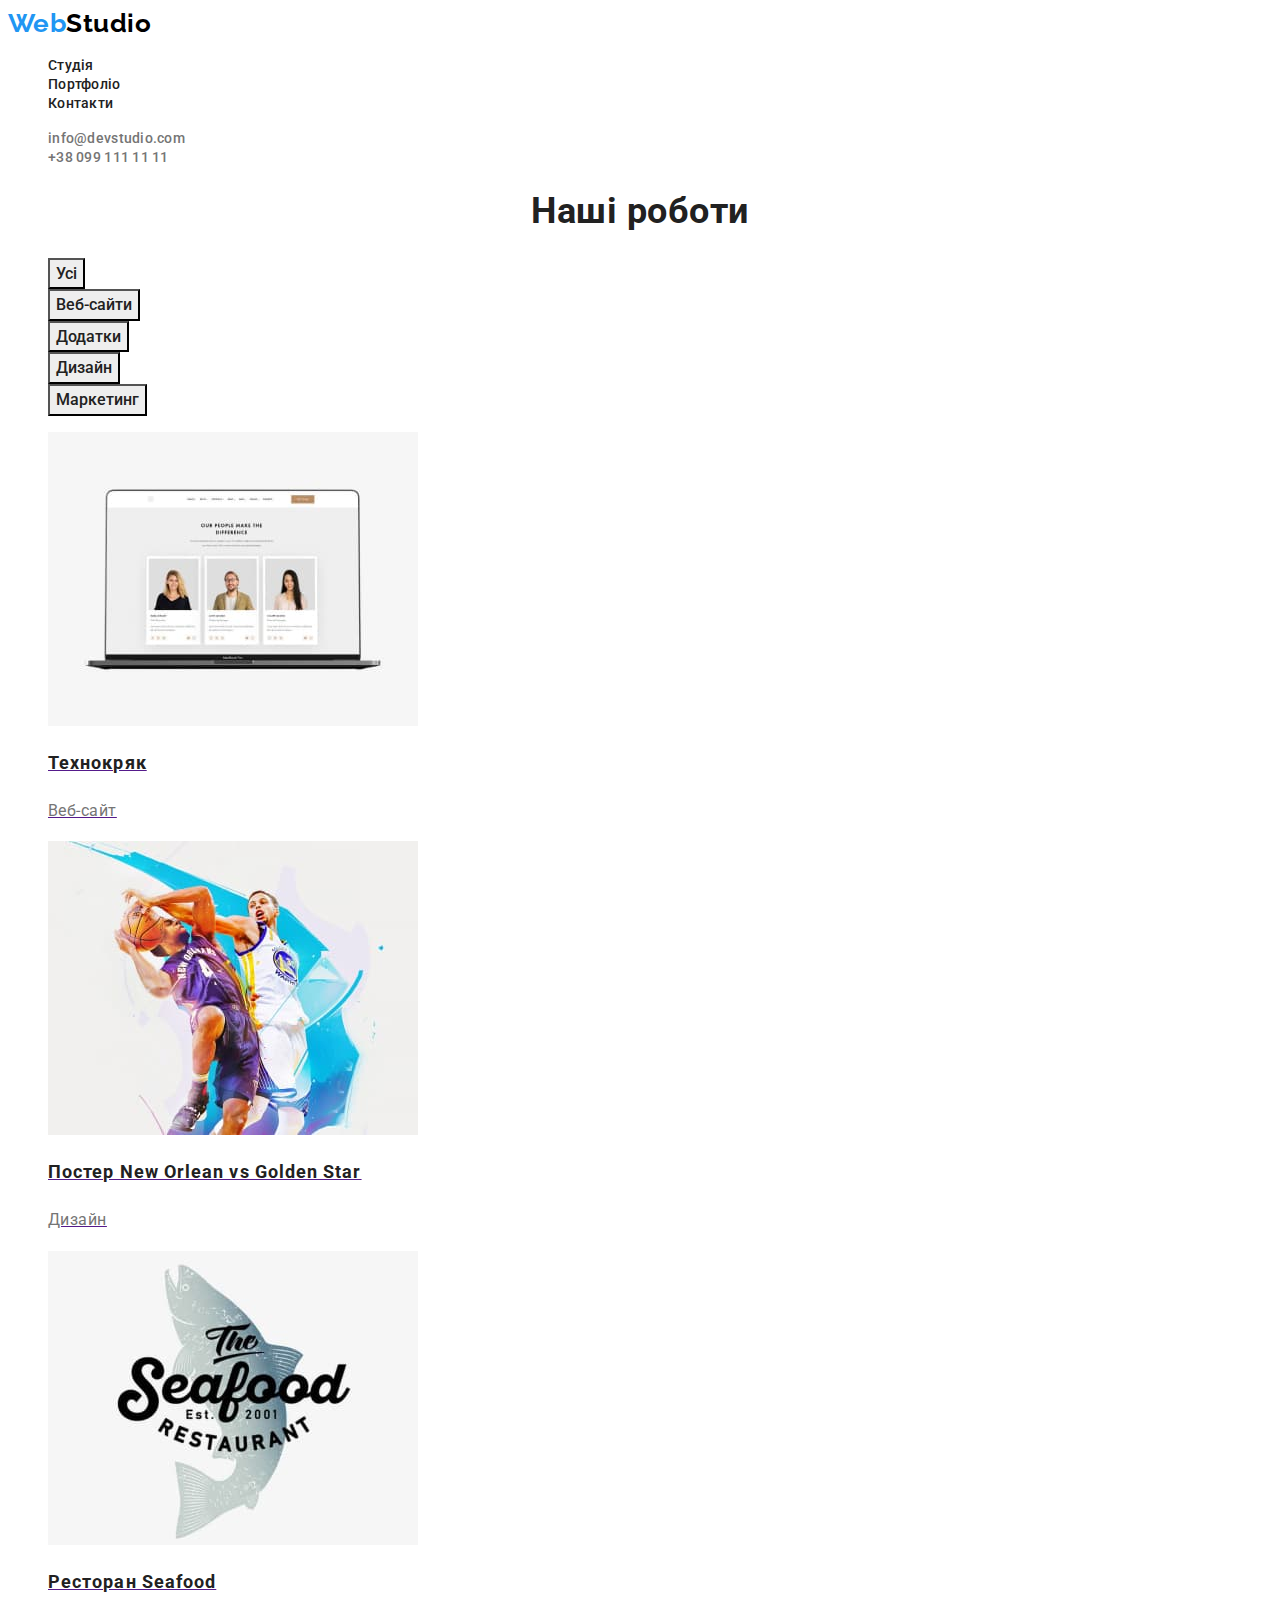
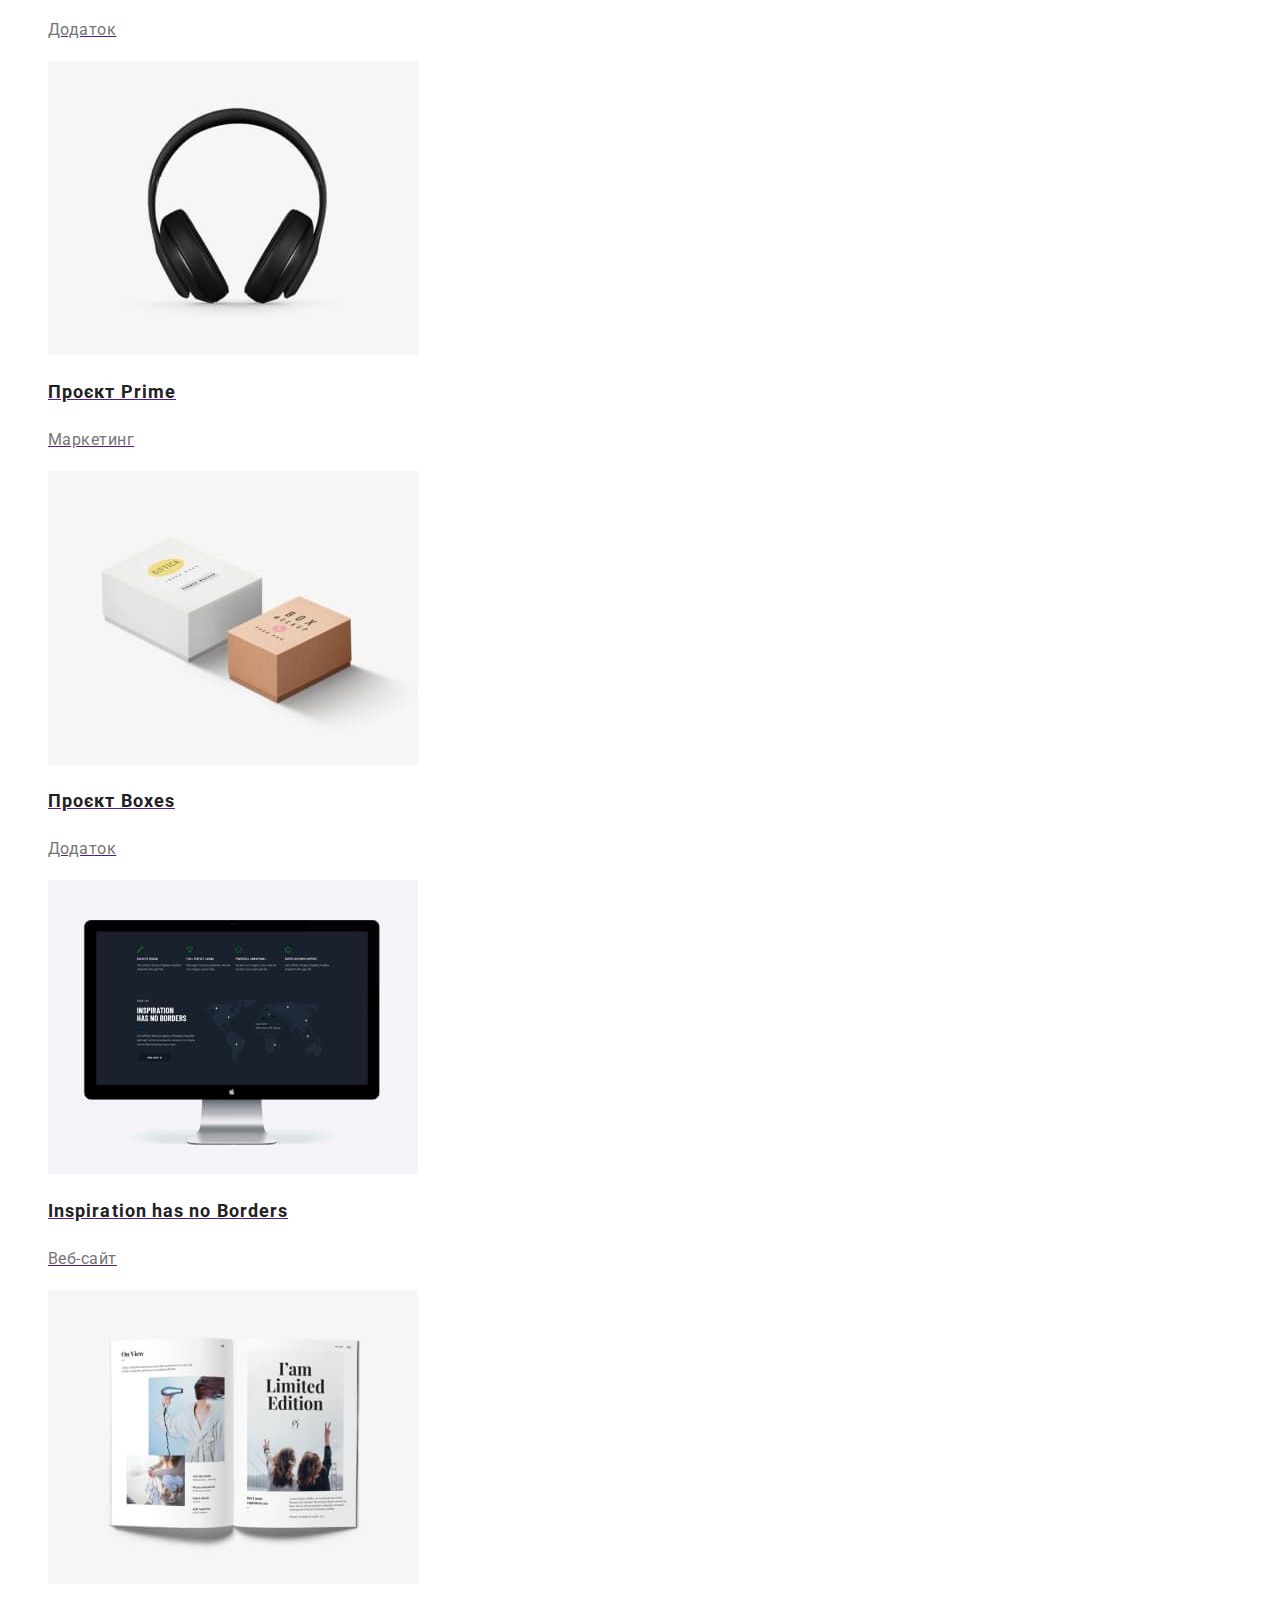
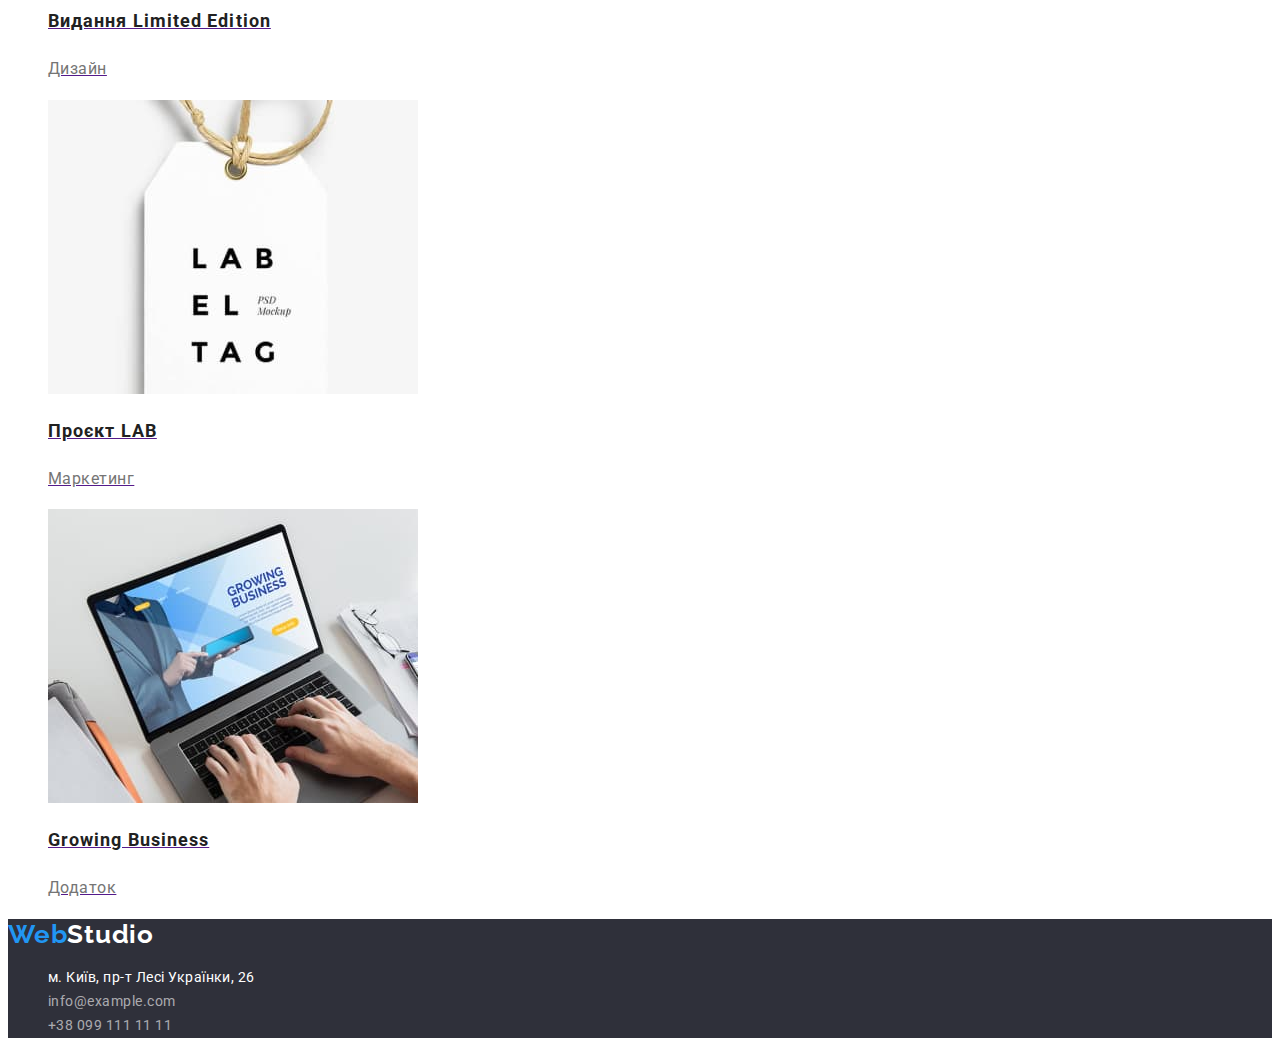
==== portfolio.html @ 11c93d13 "Copy 2" ====
<!DOCTYPE html>
<html lang="uk">
<head>
    <meta charset="UTF-8">
    <meta http-equiv="X-UA-Compatible" content="IE=edge">
    <meta name="viewport" content="width=device-width, initial-scale=1.0">
    <title>Portfolio</title>
    <link rel="preconnect" href="https://fonts.googleapis.com">
    <link rel="preconnect" href="https://fonts.gstatic.com" crossorigin>
    <link href="https://fonts.googleapis.com/css2?family=Raleway:wght@700&family=Roboto:wght@400;500;700;900&display=swap"
        rel="stylesheet">

    <link rel="stylesheet" href="./css/styles.css">
</head>
<body class="page">
    <header class="page-header">
        <nav>
            <a href="./index.html" class="logo"><span class="logo-style">Web</span>Studio</a>
            <ul class="site-nav">
                <li><a href="./index.html" class="link">Студія</a></li>
                <li><a href="./portfolio.html" class="link">Портфоліо</a></li>
                <li><a href="" class="link">Контакти</a></li>
            </ul>
        </nav>
        <ul class="feedback">
            <li><a href="info@devstudio.com" class="link">info@devstudio.com</a></li>
            <li><a href="tel:+380991111111" class="link">+38 099 111 11 11</a></li>
        </ul>
    </header>
    <main>
        <section class="sectoin">
            <h1 class="section-title">Наші роботи</h1>
            <ul class="button">
            <li><button type="button" class="nav-button">Усі</button></li>
            <li><button type="button" class="nav-button">Веб-сайти</button></li>
            <li><button type="button" class="nav-button">Додатки</button></li>
            <li><button type="button" class="nav-button">Дизайн</button></li>
            <li><button type="button" class="nav-button">Маркетинг</button></li>
            </ul>
            <ul class="examples">
            <li>
                <a href="" class="examples-link"><img src="./images/project.jpg" alt="Технокряк" width="370">
                <h2 class="examples-title">Технокряк</h2>
                <p class="examples-post">Веб-сайт</p></a>
            </li>
            <li>
                <a href="" class="examples-link"><img src="./images/poster.jpg" alt="Постер" width="370">
                <h2 class="examples-title">Постер New Orlean vs Golden Star</h2>
                <p class="examples-post">Дизайн</p></a>
            </li>
            <li>
                <a href="" class="examples-link"><img src="./images/fish.jpg" alt="Ресторан" width="370">
                <h2 class="examples-title">Ресторан Seafood</h2>
                <p class="examples-post">Додаток</p></a>
            </li>
            <li>
                <a href="" class="examples-link"><img src="./images/hedphone.jpg" alt="Проєкт Prime" width="370">
                <h2 class="examples-title">Проєкт Prime</h2>
                <p class="examples-post">Маркетинг</p></a>
            </li>
            <li>
                <a href="" class="examples-link"><img src="./images/box.jpg" alt="Проєкт Boxes" width="370">
                <h2 class="examples-title">Проєкт Boxes</h2>
                <p class="examples-post">Додаток</p></a>
            </li>
            <li>
                <a href="" class="examples-link"><img src="./images/monitor.jpg" alt="Inspiration has no Borders" width="370">
                <h2 class="examples-title">Inspiration has no Borders</h2>
                <p class="examples-post">Веб-сайт</p></a>
            </li>
            <li>
                <a href="" class="examples-link"><img src="./images/book.jpg" alt="Видання Limited Edition" width="370">
                <h2 class="examples-title">Видання Limited Edition</h2>
                <p class="examples-post">Дизайн</p></a>
            </li>
            <li>
                <a href="" class="examples-link"><img src="./images/tag.jpg" alt="Проєкт LAB" width="370">
                <h2 class="examples-title">Проєкт LAB</h2>
                <p class="examples-post">Маркетинг</p></a>
            </li>
            <li>
                <a href="" class="examples-link"><img src="./images/notebook.jpg" alt="Growing Business" width="370">
                <h2 class="examples-title">Growing Business</h2>
                <p class="examples-post">Додаток</p></a>
            </li>
            </ul>
        </section>
    </main>
    <footer class="footer">
        <a href="./index.html" class="footer-logo"><span class="logo-style">Web</span>Studio</a>
        <address>
            <ul class="footer-section">
                <li><a href="https://goo.gl/maps/1Dg9ZGH78BXYVgJ18" target="_blank" rel="noreferer noopener nofollow"
                        class="map">м. Київ, пр-т Лесі
                        Українки, 26</a></li>
                <li><a href="info@example.com" class="mail">info@example.com</a></li>
                <li><a href="tel:+380991111111" class="telephone">+38 099 111 11 11</a></li>
            </ul>
        </address>
    
    </footer>
</body>
</html>
---- css/styles.css ----
:root{
    --primary-text-color: #757575;
    --title-text-color: #212121;
    --acent-color: #2196F3;
    --primary-bcg-color: #ffffff;

}
.page-header{
    background-color: var(--primary-bcg-color)
}
.logo{
    font-family: 'Raleway';
        font-weight: 700;
        font-size: 26px;
        line-height: 1.2;
        color: #000000;
        text-decoration: none;
}
.logo:focus{
    color: var(--acent-color);
}
.logo-style{
    color: var(--acent-color);
}
.site-nav .link{
    color: var(--title-text-color);
    font-weight: 500;
    font-size: 14px;
    line-height: 1.1;
    letter-spacing: 0.02em;
    text-decoration: none;
}
.site-nav{
    list-style: none;
}
.feedback .link {
    color: #757575;
    font-weight: 500;
    font-size: 14px;
    line-height: 1.1;
    letter-spacing: 0.02em;
    text-decoration: none;
}
.feedback{
    list-style: none;
}
.site-nav .link:hover,
.site-nav .link:focus{
    color: var(--acent-color);
}

.feedback .link:hover,
.feedback .link:focus{
    color: var(--acent-color);
}
/*баді*/

body{
    background-color: var(--primary-bcg-color);
    color: var(--primary-text-color);
    font-family: 'Roboto', sans-serif;
    font-style: normal;
    font-weight: 400;
    letter-spacing: 0.03em;
}   

/*секція герой*/
.hero-section{
    background-color: #2F303A;;
}
.hero-title{
    color: var(--primary-bcg-color);
        font-weight: 900;
        font-size: 44px;
        line-height: 1.3;
        text-align: center;
        letter-spacing: 0.06em;
}
.hero-button{
    background-color: var(--acent-color);
    color: var(--primary-bcg-color);
        font-weight: 700;
        font-size: 16px;
        line-height: 1.8;
        cursor: pointer;
}
.hero-button:hover,
.hero-button:focus{
    color: var(--primary-bcg-color);
}
/*заголовки секцій*/
.section-title{
    color: var(--title-text-color);
        font-weight: 700;
        font-size: 36px;
        line-height: 1.2;
        text-align: center;
}
/*перелік переваг*/
.benefits{
    list-style: none;
}
.benefits .title{
    color: var(--title-text-color);
        font-weight: 700;
        font-size: 14px;
        line-height: 1.1;
}
.benefits .post{
        font-size: 14px;
        line-height: 1.7;
}
/* what we do*/
.actings{
    list-style: none;
}
.actings .link:hover,
.actings .link:focus{
    color: var(--acent-color);
}
/*Team section*/
.team{
    list-style: none;
}
.team-section{
    background-color: #F5F4FA;
}
.team .title{
    color: var(--title-text-color);
    font-weight: 500;
        font-size: 16px;
        line-height: 1.2;
}
.team .post{
    font-size: 16px;
    line-height: 1.2;
}
/*footer*/
.footer{
    background-color: #2F303A;
}
.footer-section{
    list-style: none;
}
.footer-logo{
    font-family: 'Raleway';
        font-style: normal;
        font-weight: 700;
        font-size: 26px;
        line-height: 1.2;
        letter-spacing: 0.03em;
        text-decoration: none;
        color: var(--primary-bcg-color);
}
.footer-logo:focus{
    color: var(--acent-color);
}
.footer-section .map{
    color: var(--primary-bcg-color);
    font-size: 14px;
    line-height: 1.7;
    text-decoration: none;
    font-style: normal;
}
.footer-section .map:hover,
.footer-section .map:focus{
    color: var(--acent-color);
}
.footer-section .mail,
.footer-section .telephone{
    color: rgba(255, 255, 255, 0.6);
    font-size: 14px;
    line-height: 1.7;
    text-decoration: none;
    font-style: normal;
}
.footer-section .mail:hover,
.footer-section .mail:focus{
    color: var(--acent-color);
}

.footer-section .telephone:hover,
.footer-section .telephone:focus{
    color: var(--acent-color);
}
/*button portfolio*/
.button{
    list-style: none;
}
.button .nav-button{
    font-family: inherit;
    background-color: #EEEEEE;
    color: var(--title-text-color);
    font-weight: 500;
    font-size: 16px;
    line-height: 1.6;
    cursor: pointer;
}
.button .nav-button:hover,
.button .nav-button:focus{
    background-color: var(--acent-color);
    color: var(--primary-bcg-color);
}
/*examples portfolio*/
.examples{
    list-style: none;
}
.examples-title{
    color: var(--title-text-color);
    font-weight: 700;
    font-size: 18px;
    line-height: 2;
    letter-spacing: 0.06em;
}
.examples-post{
    color: var(--primary-text-color);
    font-size: 16px;
    line-height: 1.8;
}
.examples-link:hover,
.examples-link:focus{
    color: var(--acent-color);
}
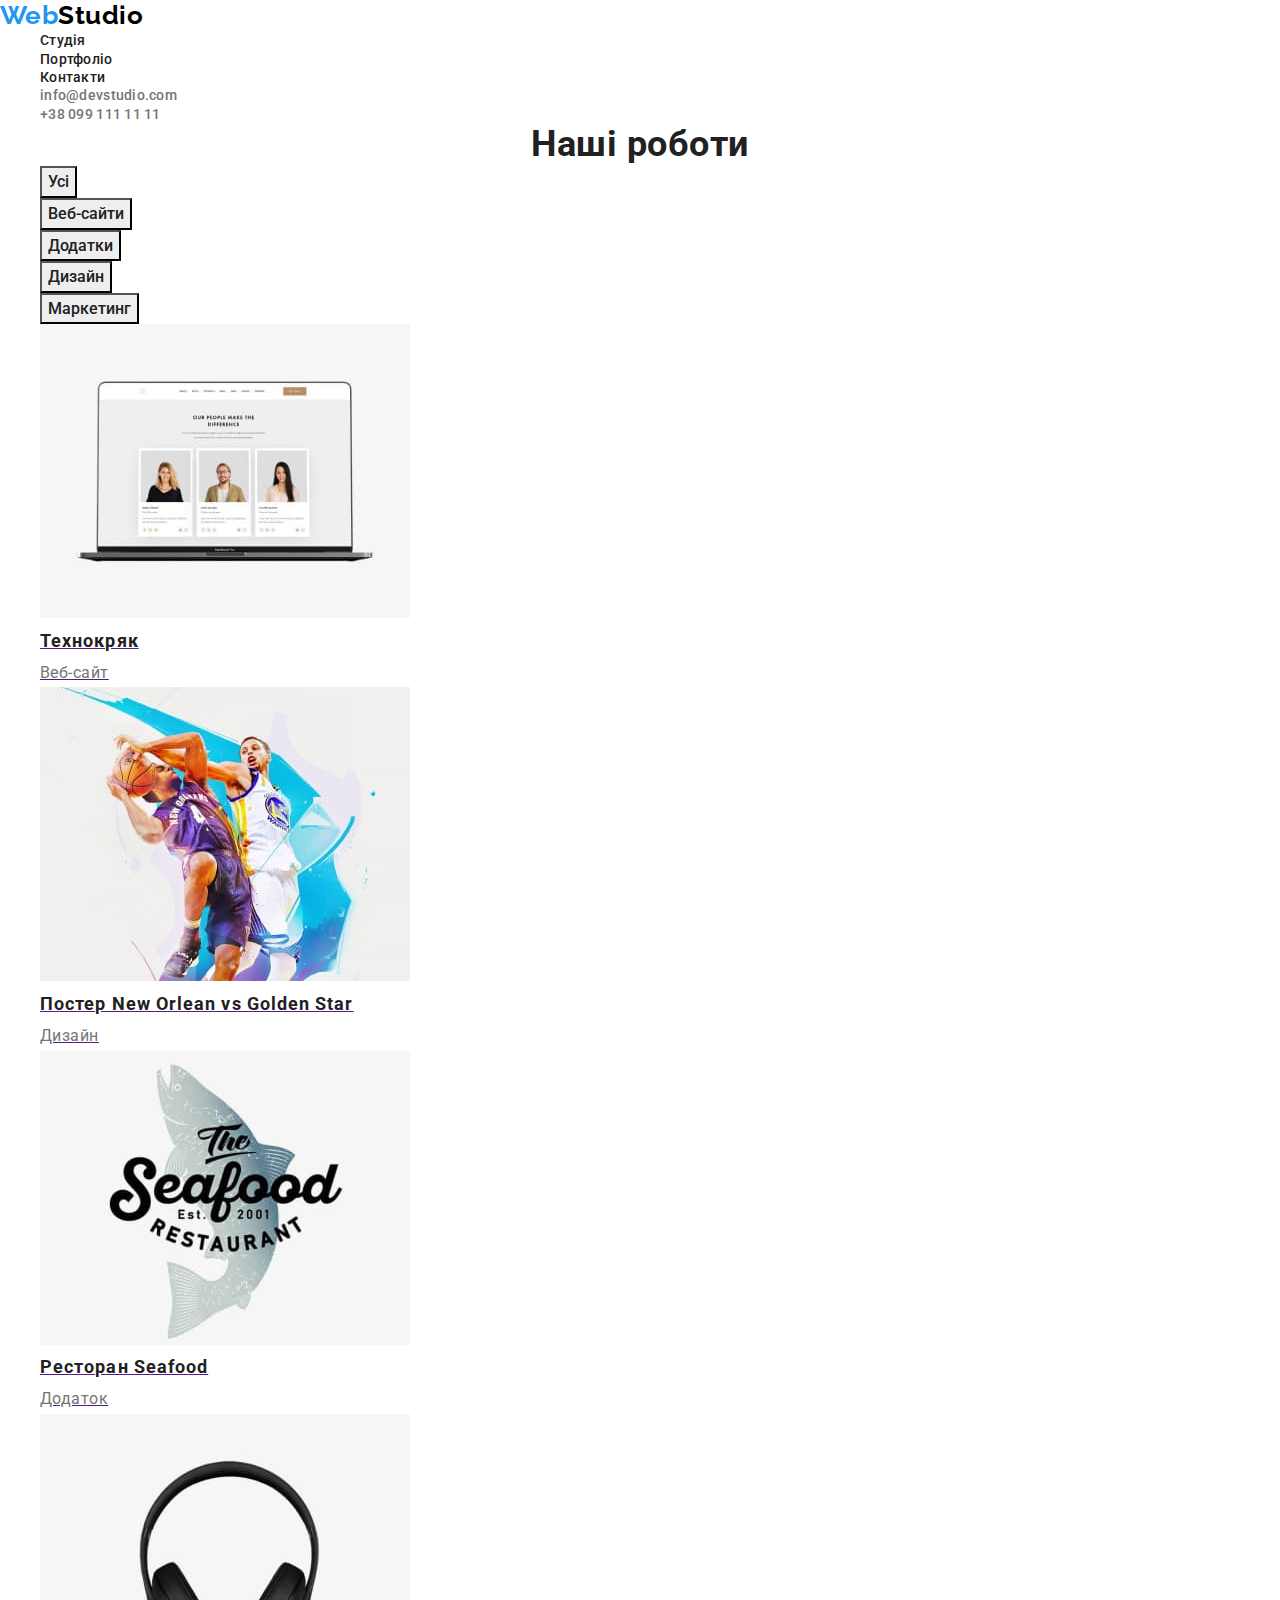
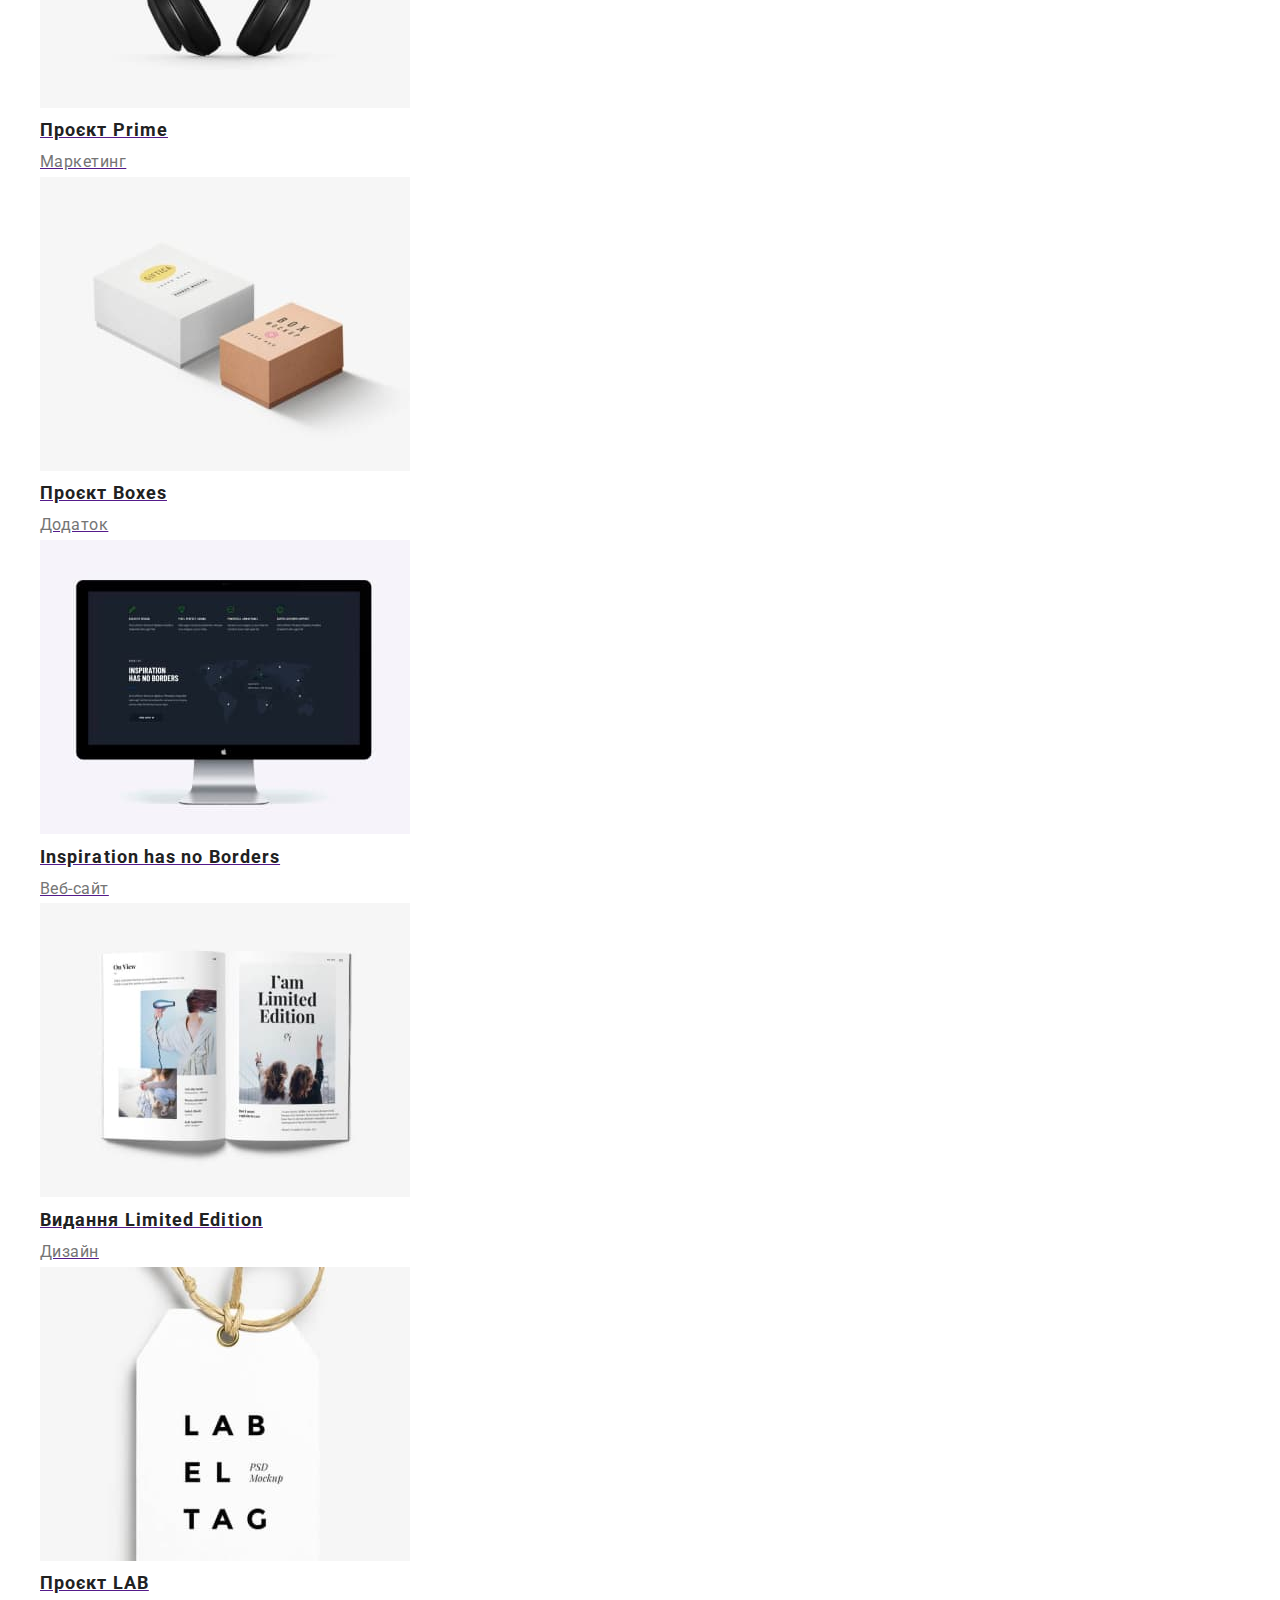
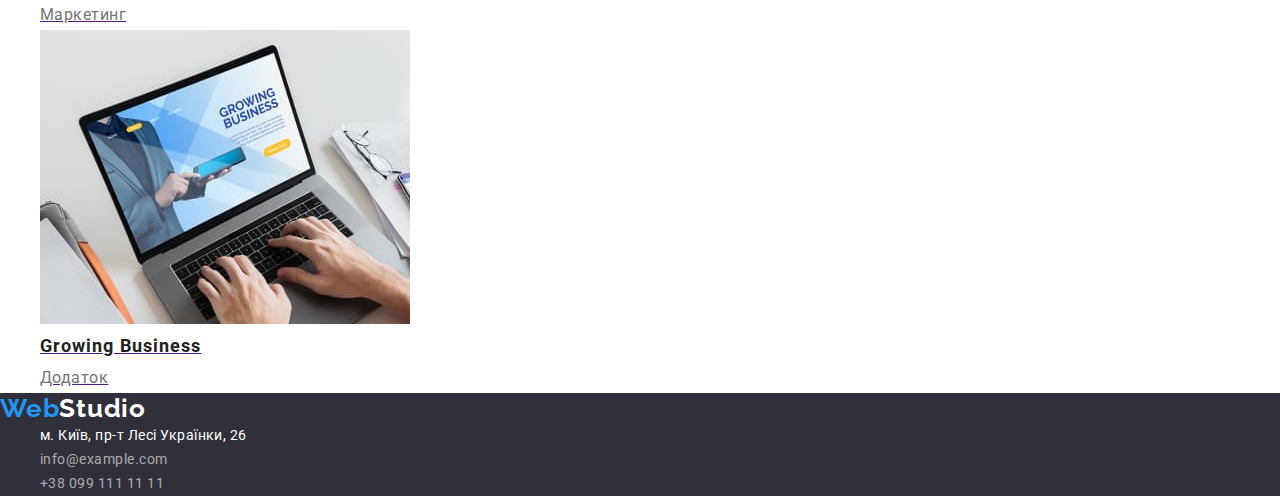
==== commit 33dd7729: "start" ====
--- a/portfolio.html
+++ b/portfolio.html
@@ -9,7 +9,7 @@
     <link rel="preconnect" href="https://fonts.gstatic.com" crossorigin>
     <link href="https://fonts.googleapis.com/css2?family=Raleway:wght@700&family=Roboto:wght@400;500;700;900&display=swap"
         rel="stylesheet">
-
+    <link rel="stylesheet" href="https://cdnjs.cloudflare.com/ajax/libs/modern-normalize/1.1.0/modern-normalize.min.css">
     <link rel="stylesheet" href="./css/styles.css">
 </head>
 <body class="page">
--- a/css/styles.css
+++ b/css/styles.css
@@ -4,6 +4,23 @@
     --acent-color: #2196F3;
     --primary-bcg-color: #ffffff;
 
+}
+html{
+    box-sizing: border-box;
+}
+*,
+*::before,
+*::after {
+    box-sizing: inherit;
+}
+h1, h2, h3, p, ul{
+    margin: 0px;
+}
+.conteiner{
+    margin-left: auto;
+    margin-right: auto;
+    width: 1200px;
+    outline: 5px solid tomato;
 }
 .page-header{
     background-color: var(--primary-bcg-color)
@@ -66,7 +83,8 @@
 
 /*секція герой*/
 .hero-section{
-    background-color: #2F303A;;
+    background-color: #2F303A;
+    text-align: center;
 }
 .hero-title{
     color: var(--primary-bcg-color);
@@ -75,8 +93,10 @@
         line-height: 1.3;
         text-align: center;
         letter-spacing: 0.06em;
+        text-transform: uppercase;
 }
 .hero-button{
+
     background-color: var(--acent-color);
     color: var(--primary-bcg-color);
         font-weight: 700;
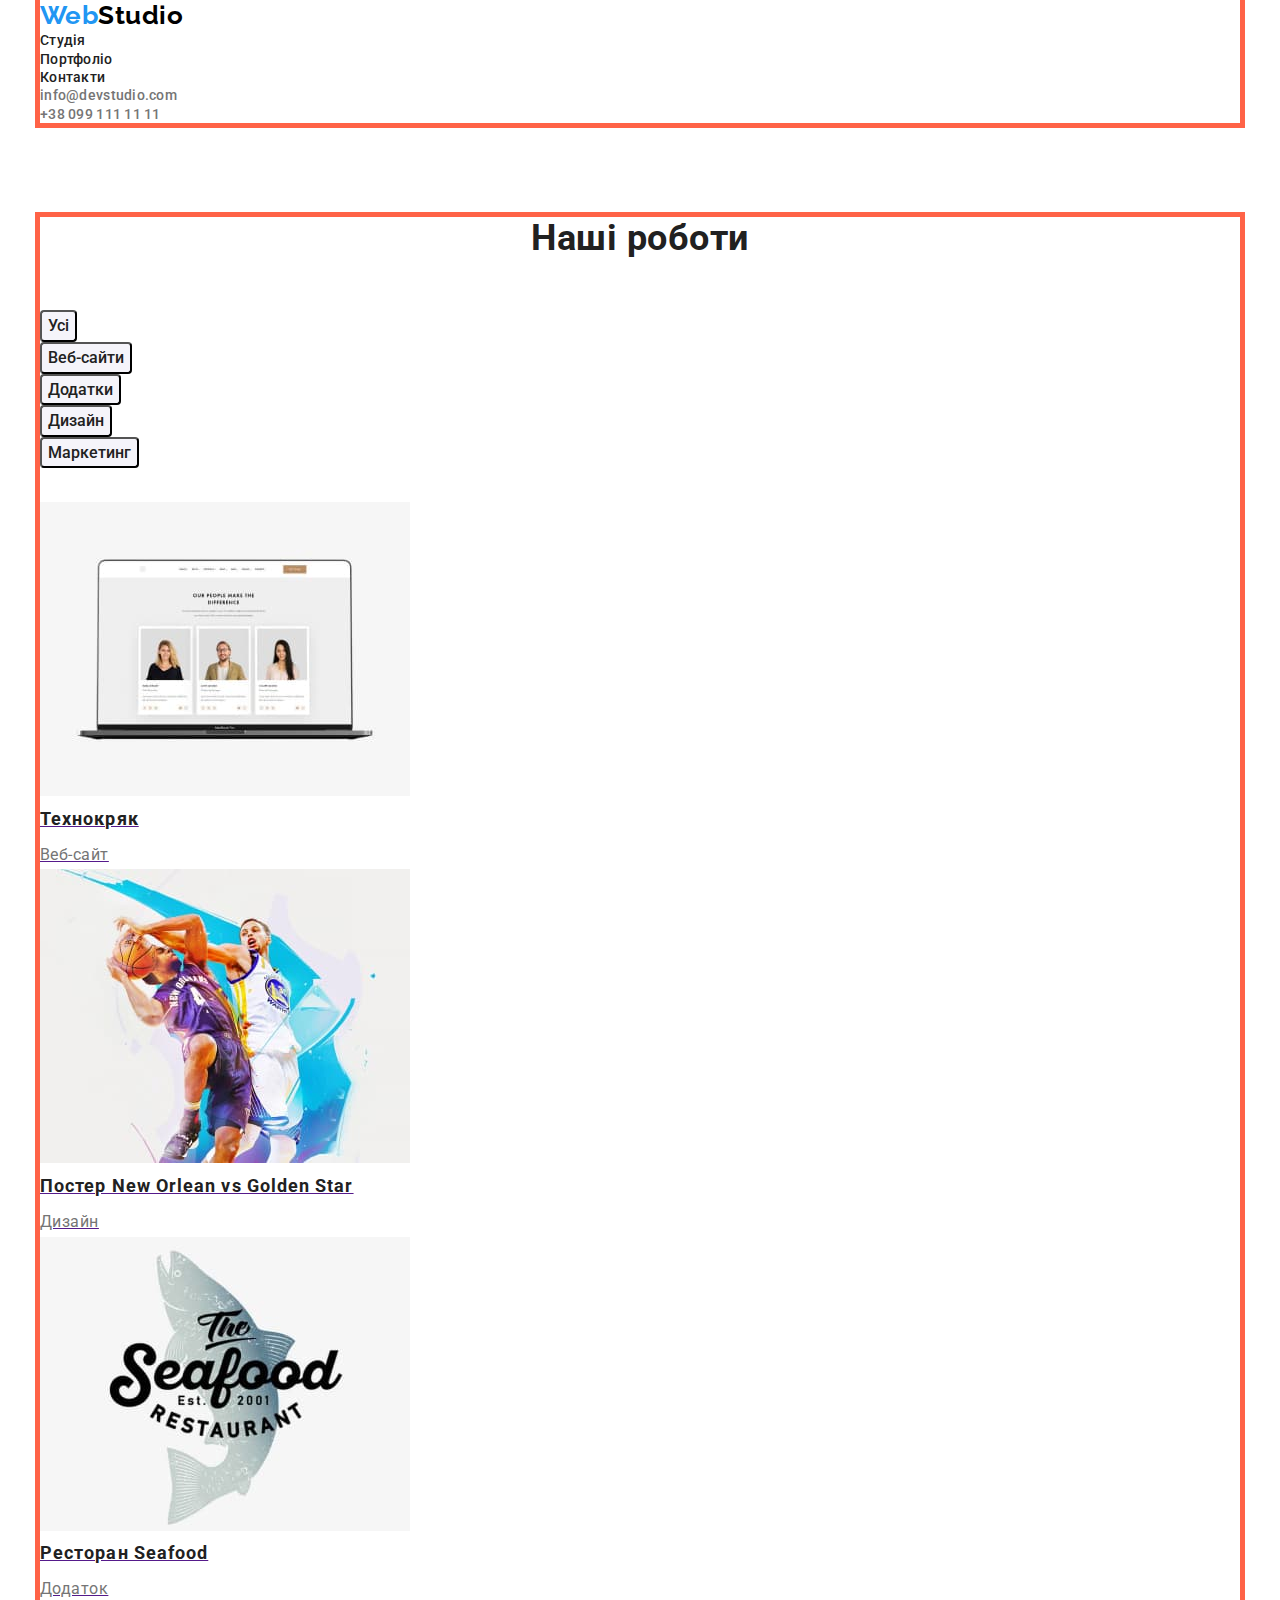
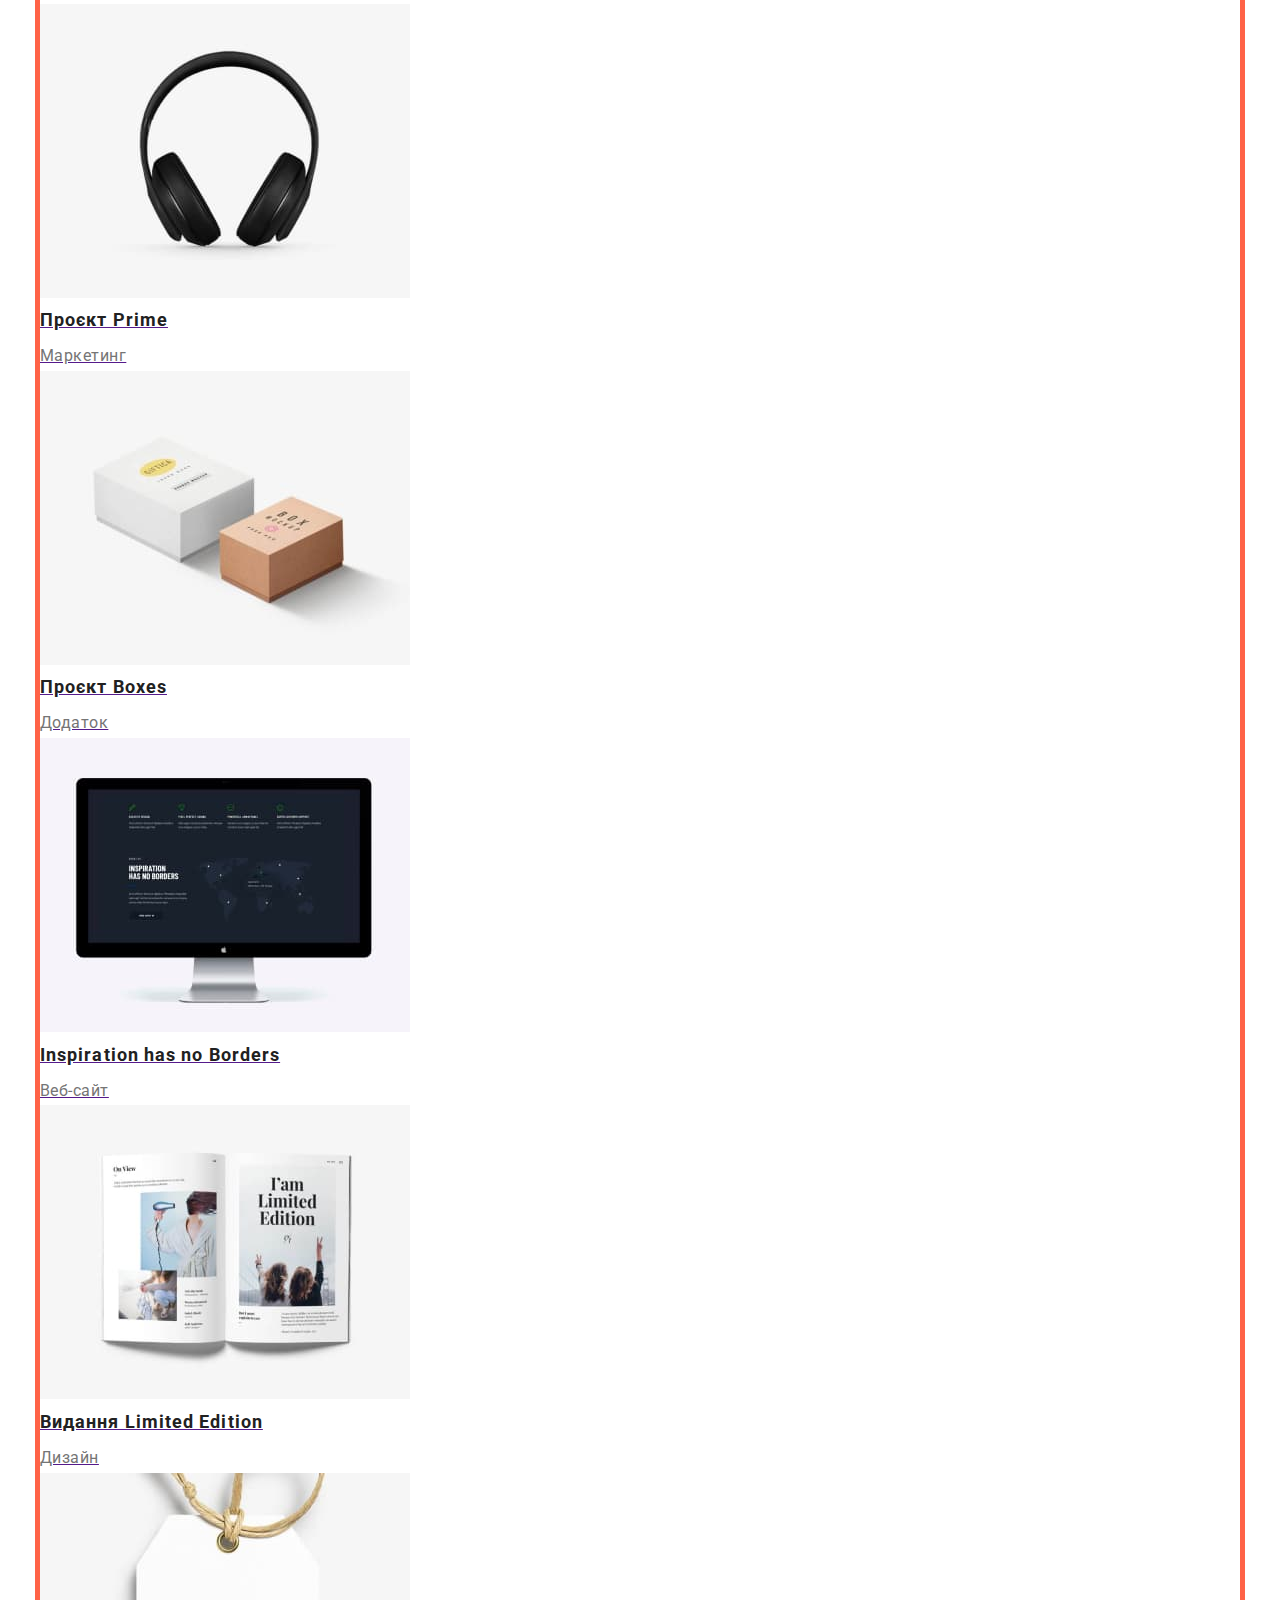
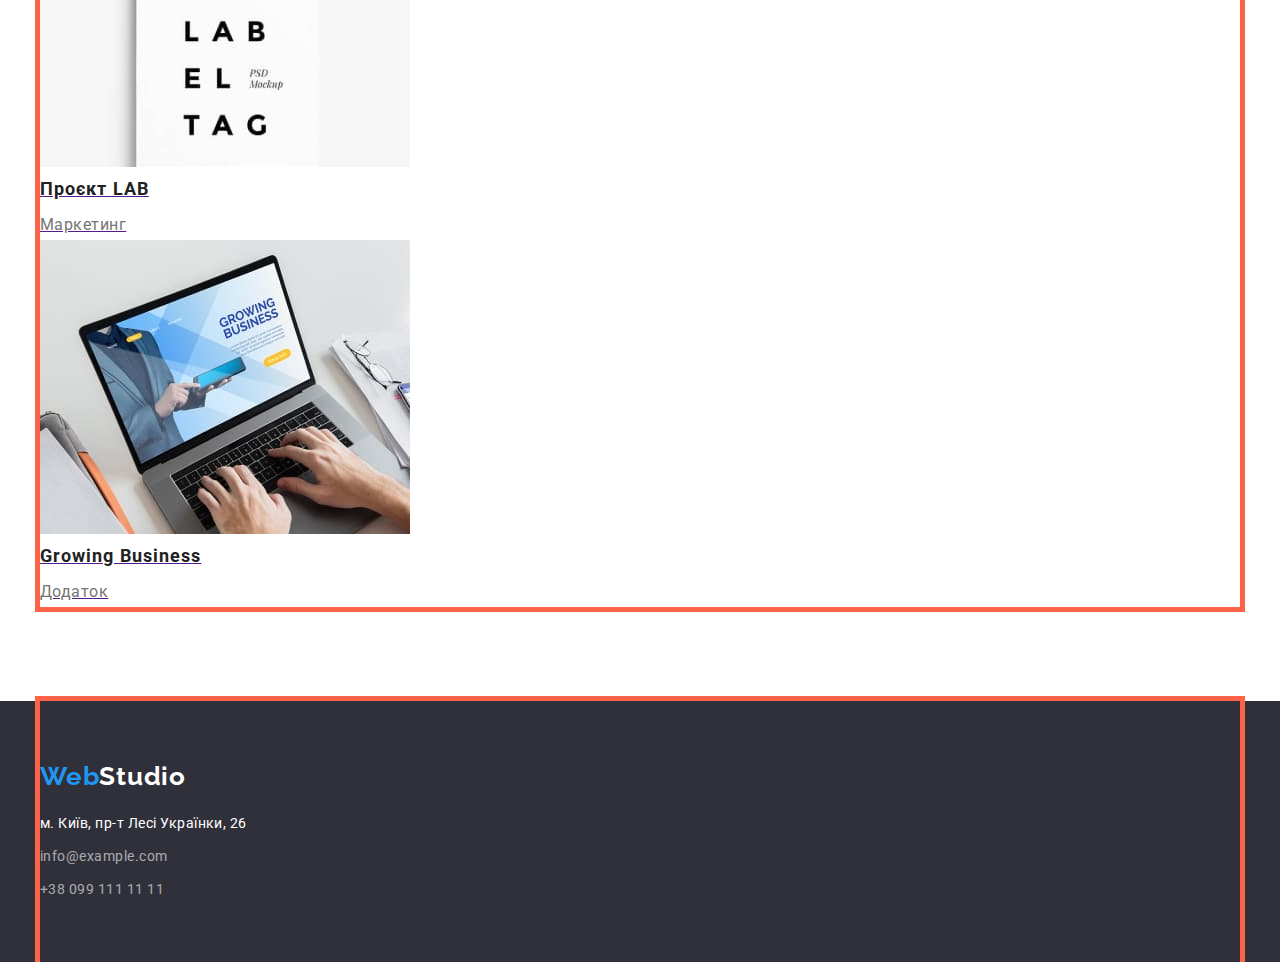
==== commit 76582ffc: "+/-" ====
--- a/portfolio.html
+++ b/portfolio.html
@@ -14,90 +14,104 @@
 </head>
 <body class="page">
     <header class="page-header">
-        <nav>
-            <a href="./index.html" class="logo"><span class="logo-style">Web</span>Studio</a>
-            <ul class="site-nav">
-                <li><a href="./index.html" class="link">Студія</a></li>
-                <li><a href="./portfolio.html" class="link">Портфоліо</a></li>
-                <li><a href="" class="link">Контакти</a></li>
+        <div class="conteiner">
+            <nav>
+                <a href="./index.html" class="logo"><span class="logo-style">Web</span>Studio</a>
+                <ul class="site-nav">
+                    <li><a href="./index.html" class="link">Студія</a></li>
+                    <li><a href="./portfolio.html" class="link">Портфоліо</a></li>
+                    <li><a href="" class="link">Контакти</a></li>
+                </ul>
+            </nav>
+            <ul class="feedback">
+                <li><a href="info@devstudio.com" class="link">info@devstudio.com</a></li>
+                <li><a href="tel:+380991111111" class="link">+38 099 111 11 11</a></li>
             </ul>
-        </nav>
-        <ul class="feedback">
-            <li><a href="info@devstudio.com" class="link">info@devstudio.com</a></li>
-            <li><a href="tel:+380991111111" class="link">+38 099 111 11 11</a></li>
-        </ul>
+        </div>
     </header>
     <main>
-        <section class="sectoin">
-            <h1 class="section-title">Наші роботи</h1>
-            <ul class="button">
-            <li><button type="button" class="nav-button">Усі</button></li>
-            <li><button type="button" class="nav-button">Веб-сайти</button></li>
-            <li><button type="button" class="nav-button">Додатки</button></li>
-            <li><button type="button" class="nav-button">Дизайн</button></li>
-            <li><button type="button" class="nav-button">Маркетинг</button></li>
-            </ul>
-            <ul class="examples">
-            <li>
-                <a href="" class="examples-link"><img src="./images/project.jpg" alt="Технокряк" width="370">
-                <h2 class="examples-title">Технокряк</h2>
-                <p class="examples-post">Веб-сайт</p></a>
-            </li>
-            <li>
-                <a href="" class="examples-link"><img src="./images/poster.jpg" alt="Постер" width="370">
-                <h2 class="examples-title">Постер New Orlean vs Golden Star</h2>
-                <p class="examples-post">Дизайн</p></a>
-            </li>
-            <li>
-                <a href="" class="examples-link"><img src="./images/fish.jpg" alt="Ресторан" width="370">
-                <h2 class="examples-title">Ресторан Seafood</h2>
-                <p class="examples-post">Додаток</p></a>
-            </li>
-            <li>
-                <a href="" class="examples-link"><img src="./images/hedphone.jpg" alt="Проєкт Prime" width="370">
-                <h2 class="examples-title">Проєкт Prime</h2>
-                <p class="examples-post">Маркетинг</p></a>
-            </li>
-            <li>
-                <a href="" class="examples-link"><img src="./images/box.jpg" alt="Проєкт Boxes" width="370">
-                <h2 class="examples-title">Проєкт Boxes</h2>
-                <p class="examples-post">Додаток</p></a>
-            </li>
-            <li>
-                <a href="" class="examples-link"><img src="./images/monitor.jpg" alt="Inspiration has no Borders" width="370">
-                <h2 class="examples-title">Inspiration has no Borders</h2>
-                <p class="examples-post">Веб-сайт</p></a>
-            </li>
-            <li>
-                <a href="" class="examples-link"><img src="./images/book.jpg" alt="Видання Limited Edition" width="370">
-                <h2 class="examples-title">Видання Limited Edition</h2>
-                <p class="examples-post">Дизайн</p></a>
-            </li>
-            <li>
-                <a href="" class="examples-link"><img src="./images/tag.jpg" alt="Проєкт LAB" width="370">
-                <h2 class="examples-title">Проєкт LAB</h2>
-                <p class="examples-post">Маркетинг</p></a>
-            </li>
-            <li>
-                <a href="" class="examples-link"><img src="./images/notebook.jpg" alt="Growing Business" width="370">
-                <h2 class="examples-title">Growing Business</h2>
-                <p class="examples-post">Додаток</p></a>
-            </li>
-            </ul>
+        <section class="section">
+            <div class="conteiner">
+                <h1 class="section-title">Наші роботи</h1>
+                <ul class="button">
+                    <li><button type="button" class="nav-button">Усі</button></li>
+                    <li><button type="button" class="nav-button">Веб-сайти</button></li>
+                    <li><button type="button" class="nav-button">Додатки</button></li>
+                    <li><button type="button" class="nav-button">Дизайн</button></li>
+                    <li><button type="button" class="nav-button">Маркетинг</button></li>
+                </ul>
+                <ul class="examples">
+                    <li>
+                        <a href="" class="examples-link"><img src="./images/project.jpg" alt="Технокряк" width="370">
+                            <h2 class="examples-title">Технокряк</h2>
+                            <p class="examples-post">Веб-сайт</p>
+                        </a>
+                    </li>
+                    <li>
+                        <a href="" class="examples-link"><img src="./images/poster.jpg" alt="Постер" width="370">
+                            <h2 class="examples-title">Постер New Orlean vs Golden Star</h2>
+                            <p class="examples-post">Дизайн</p>
+                        </a>
+                    </li>
+                    <li>
+                        <a href="" class="examples-link"><img src="./images/fish.jpg" alt="Ресторан" width="370">
+                            <h2 class="examples-title">Ресторан Seafood</h2>
+                            <p class="examples-post">Додаток</p>
+                        </a>
+                    </li>
+                    <li>
+                        <a href="" class="examples-link"><img src="./images/hedphone.jpg" alt="Проєкт Prime" width="370">
+                            <h2 class="examples-title">Проєкт Prime</h2>
+                            <p class="examples-post">Маркетинг</p>
+                        </a>
+                    </li>
+                    <li>
+                        <a href="" class="examples-link"><img src="./images/box.jpg" alt="Проєкт Boxes" width="370">
+                            <h2 class="examples-title">Проєкт Boxes</h2>
+                            <p class="examples-post">Додаток</p>
+                        </a>
+                    </li>
+                    <li>
+                        <a href="" class="examples-link"><img src="./images/monitor.jpg" alt="Inspiration has no Borders" width="370">
+                            <h2 class="examples-title">Inspiration has no Borders</h2>
+                            <p class="examples-post">Веб-сайт</p>
+                        </a>
+                    </li>
+                    <li>
+                        <a href="" class="examples-link"><img src="./images/book.jpg" alt="Видання Limited Edition" width="370">
+                            <h2 class="examples-title">Видання Limited Edition</h2>
+                            <p class="examples-post">Дизайн</p>
+                        </a>
+                    </li>
+                    <li>
+                        <a href="" class="examples-link"><img src="./images/tag.jpg" alt="Проєкт LAB" width="370">
+                            <h2 class="examples-title">Проєкт LAB</h2>
+                            <p class="examples-post">Маркетинг</p>
+                        </a>
+                    </li>
+                    <li>
+                        <a href="" class="examples-link"><img src="./images/notebook.jpg" alt="Growing Business" width="370">
+                            <h2 class="examples-title">Growing Business</h2>
+                            <p class="examples-post">Додаток</p>
+                        </a>
+                    </li>
+                </ul>
+            </div>
         </section>
     </main>
     <footer class="footer">
-        <a href="./index.html" class="footer-logo"><span class="logo-style">Web</span>Studio</a>
-        <address>
-            <ul class="footer-section">
-                <li><a href="https://goo.gl/maps/1Dg9ZGH78BXYVgJ18" target="_blank" rel="noreferer noopener nofollow"
-                        class="map">м. Київ, пр-т Лесі
-                        Українки, 26</a></li>
-                <li><a href="info@example.com" class="mail">info@example.com</a></li>
-                <li><a href="tel:+380991111111" class="telephone">+38 099 111 11 11</a></li>
-            </ul>
-        </address>
-    
+        <div class="conteiner">
+            <a href="./index.html" class="footer-logo"><span class="logo-style">Web</span>Studio</a>
+            <address>
+                <ul class="footer-section">
+                    <li><a href="https://goo.gl/maps/1Dg9ZGH78BXYVgJ18" target="_blank" rel="noreferer noopener nofollow"
+                            class="map">м. Київ, пр-т Лесі
+                            Українки, 26</a></li>
+                    <li><a href="info@example.com" class="mail">info@example.com</a></li>
+                    <li><a href="tel:+380991111111" class="telephone">+38 099 111 11 11</a></li>
+                </ul>
+            </address>
+        </div>
     </footer>
 </body>
 </html>--- a/css/styles.css
+++ b/css/styles.css
@@ -15,6 +15,7 @@
 }
 h1, h2, h3, p, ul{
     margin: 0px;
+    padding: 0px;
 }
 .conteiner{
     margin-left: auto;
@@ -87,6 +88,8 @@
     text-align: center;
 }
 .hero-title{
+    margin-bottom: 30px;
+
     color: var(--primary-bcg-color);
         font-weight: 900;
         font-size: 44px;
@@ -96,6 +99,11 @@
         text-transform: uppercase;
 }
 .hero-button{
+    border: 1px solid transparent;
+    display: inline-block;
+    border-radius: 4px;
+    padding: 10px 32px;
+    min-width: 216px;
 
     background-color: var(--acent-color);
     color: var(--primary-bcg-color);
@@ -109,7 +117,13 @@
     color: var(--primary-bcg-color);
 }
 /*заголовки секцій*/
+.section{
+    padding-top: 94px;
+    padding-bottom: 94px;
+}
 .section-title{
+    margin-bottom: 50px;
+
     color: var(--title-text-color);
         font-weight: 700;
         font-size: 36px;
@@ -121,6 +135,8 @@
     list-style: none;
 }
 .benefits .title{
+    margin-bottom: 10px;
+
     color: var(--title-text-color);
         font-weight: 700;
         font-size: 14px;
@@ -142,10 +158,8 @@
 .team{
     list-style: none;
 }
-.team-section{
-    background-color: #F5F4FA;
-}
 .team .title{
+    margin-bottom: 10px;
     color: var(--title-text-color);
     font-weight: 500;
         font-size: 16px;
@@ -163,6 +177,10 @@
     list-style: none;
 }
 .footer-logo{
+    display: inline-block;
+    margin-top: 60px;
+    margin-bottom: 20px;
+
     font-family: 'Raleway';
         font-style: normal;
         font-weight: 700;
@@ -176,6 +194,9 @@
     color: var(--acent-color);
 }
 .footer-section .map{
+    display: inline-block;
+    margin-bottom: 9px;
+
     color: var(--primary-bcg-color);
     font-size: 14px;
     line-height: 1.7;
@@ -188,11 +209,19 @@
 }
 .footer-section .mail,
 .footer-section .telephone{
+    display: inline-block;
+
     color: rgba(255, 255, 255, 0.6);
     font-size: 14px;
     line-height: 1.7;
     text-decoration: none;
     font-style: normal;
+}
+.footer-section .mail{
+    margin-bottom: 9px;
+}
+.footer-section .telephone{
+    margin-bottom: 60px;
 }
 .footer-section .mail:hover,
 .footer-section .mail:focus{
@@ -206,10 +235,13 @@
 /*button portfolio*/
 .button{
     list-style: none;
+    margin-bottom: 34px;
 }
 .button .nav-button{
+    border-radius: 4px;
+
     font-family: inherit;
-    background-color: #EEEEEE;
+    background-color: #F5F4FA;
     color: var(--title-text-color);
     font-weight: 500;
     font-size: 16px;
@@ -226,6 +258,8 @@
     list-style: none;
 }
 .examples-title{
+    margin-bottom: 4px;
+
     color: var(--title-text-color);
     font-weight: 700;
     font-size: 18px;
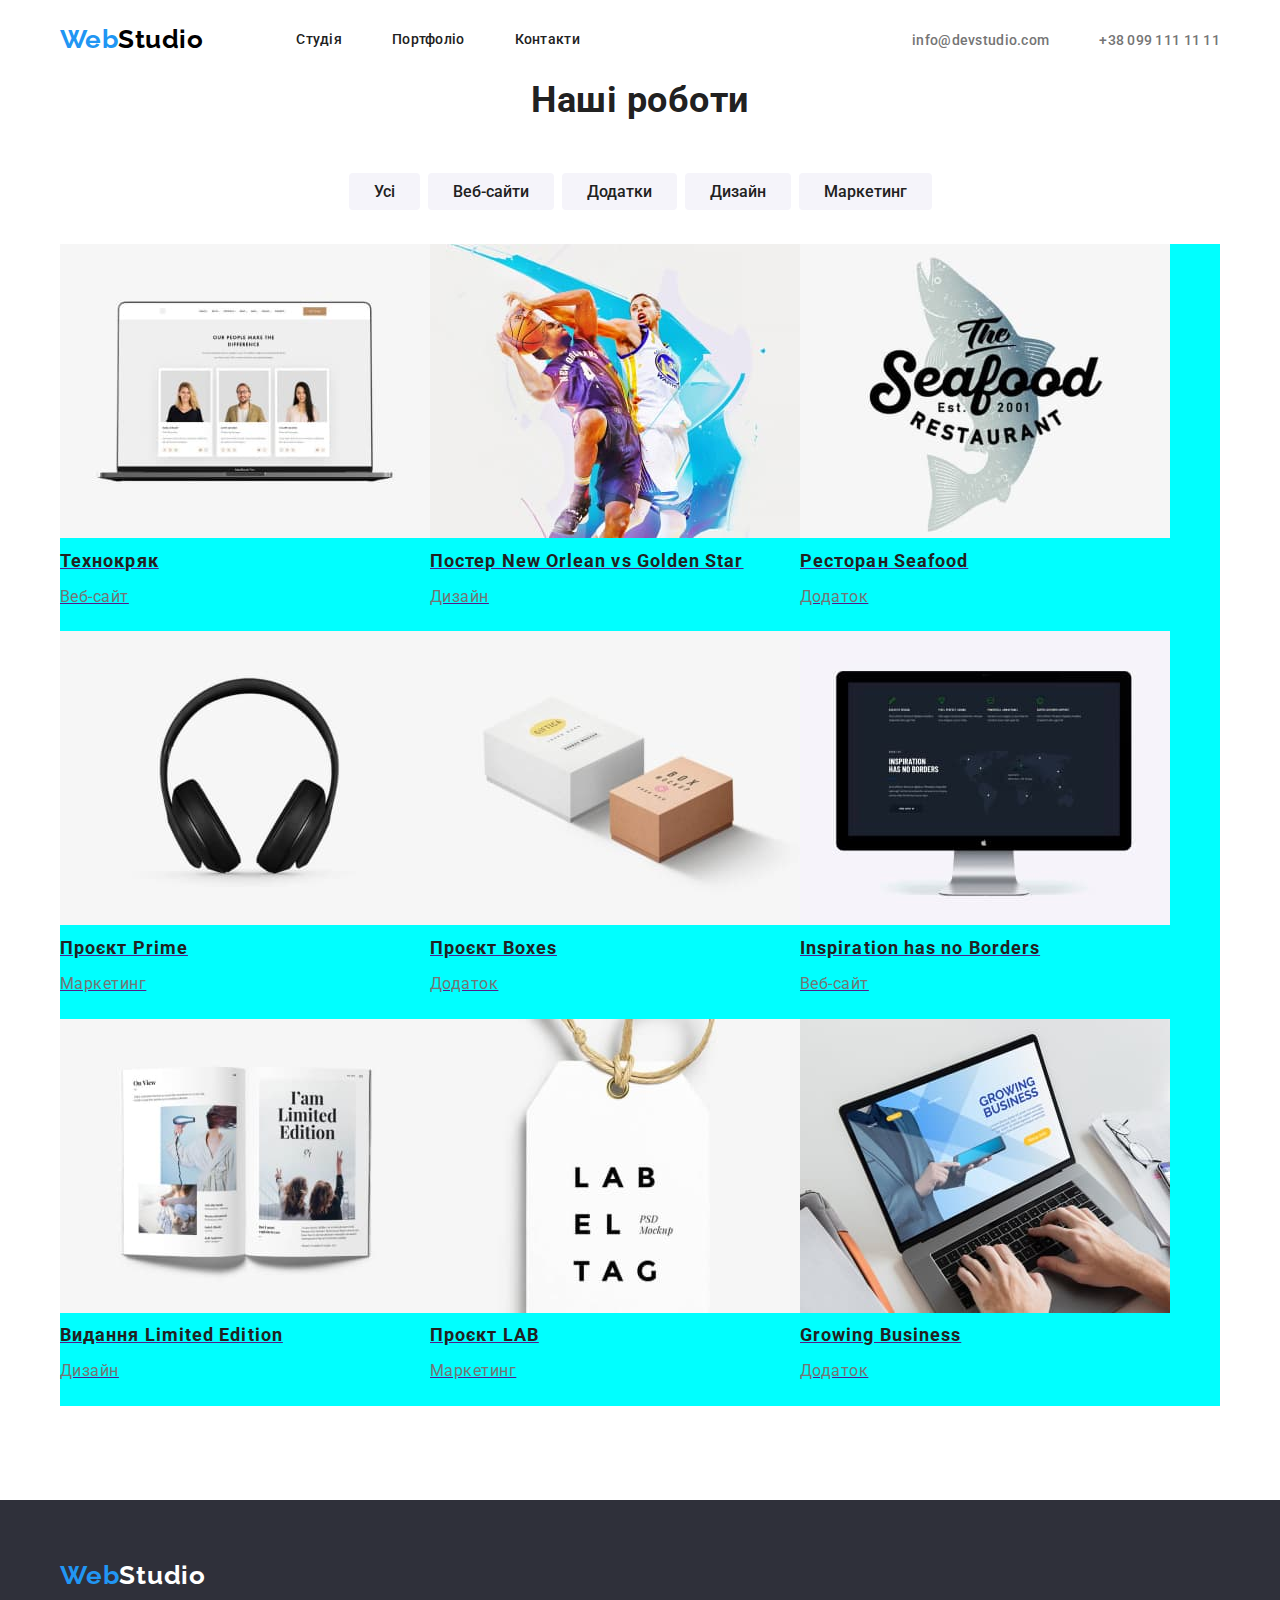
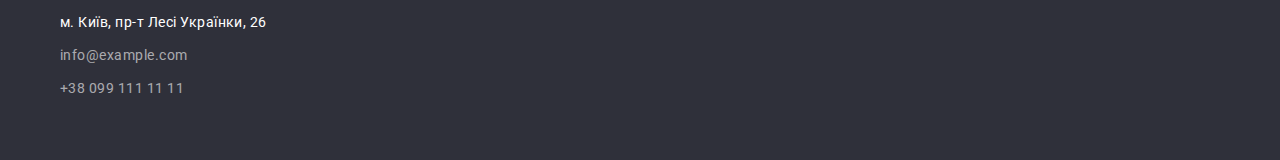
==== commit 04daf313: "80%" ====
--- a/portfolio.html
+++ b/portfolio.html
@@ -14,18 +14,18 @@
 </head>
 <body class="page">
     <header class="page-header">
-        <div class="conteiner">
-            <nav>
+        <div class="conteiner main-nav">
+            <nav class="nav">
                 <a href="./index.html" class="logo"><span class="logo-style">Web</span>Studio</a>
                 <ul class="site-nav">
-                    <li><a href="./index.html" class="link">Студія</a></li>
-                    <li><a href="./portfolio.html" class="link">Портфоліо</a></li>
-                    <li><a href="" class="link">Контакти</a></li>
+                    <li class="item"><a href="./index.html" class="link">Студія</a></li>
+                    <li class="item"><a href="./portfolio.html" class="link">Портфоліо</a></li>
+                    <li class="item"><a href="" class="link">Контакти</a></li>
                 </ul>
             </nav>
             <ul class="feedback">
-                <li><a href="info@devstudio.com" class="link">info@devstudio.com</a></li>
-                <li><a href="tel:+380991111111" class="link">+38 099 111 11 11</a></li>
+                <li class="item"><a href="info@devstudio.com" class="link">info@devstudio.com</a></li>
+                <li class="item"><a href="tel:+380991111111" class="link">+38 099 111 11 11</a></li>
             </ul>
         </div>
     </header>
@@ -34,62 +34,62 @@
             <div class="conteiner">
                 <h1 class="section-title">Наші роботи</h1>
                 <ul class="button">
-                    <li><button type="button" class="nav-button">Усі</button></li>
-                    <li><button type="button" class="nav-button">Веб-сайти</button></li>
-                    <li><button type="button" class="nav-button">Додатки</button></li>
-                    <li><button type="button" class="nav-button">Дизайн</button></li>
-                    <li><button type="button" class="nav-button">Маркетинг</button></li>
+                    <li class="item"><button type="button" class="nav-button">Усі</button></li>
+                    <li class="item"><button type="button" class="nav-button">Веб-сайти</button></li>
+                    <li class="item"><button type="button" class="nav-button">Додатки</button></li>
+                    <li class="item"><button type="button" class="nav-button">Дизайн</button></li>
+                    <li class="item"><button type="button" class="nav-button">Маркетинг</button></li>
                 </ul>
                 <ul class="examples">
-                    <li>
+                    <li class="item">
                         <a href="" class="examples-link"><img src="./images/project.jpg" alt="Технокряк" width="370">
                             <h2 class="examples-title">Технокряк</h2>
                             <p class="examples-post">Веб-сайт</p>
                         </a>
                     </li>
-                    <li>
+                    <li class="item">
                         <a href="" class="examples-link"><img src="./images/poster.jpg" alt="Постер" width="370">
                             <h2 class="examples-title">Постер New Orlean vs Golden Star</h2>
                             <p class="examples-post">Дизайн</p>
                         </a>
                     </li>
-                    <li>
+                    <li class="item">
                         <a href="" class="examples-link"><img src="./images/fish.jpg" alt="Ресторан" width="370">
                             <h2 class="examples-title">Ресторан Seafood</h2>
                             <p class="examples-post">Додаток</p>
                         </a>
                     </li>
-                    <li>
+                    <li class="item">
                         <a href="" class="examples-link"><img src="./images/hedphone.jpg" alt="Проєкт Prime" width="370">
                             <h2 class="examples-title">Проєкт Prime</h2>
                             <p class="examples-post">Маркетинг</p>
                         </a>
                     </li>
-                    <li>
+                    <li class="item">
                         <a href="" class="examples-link"><img src="./images/box.jpg" alt="Проєкт Boxes" width="370">
                             <h2 class="examples-title">Проєкт Boxes</h2>
                             <p class="examples-post">Додаток</p>
                         </a>
                     </li>
-                    <li>
+                    <li class="item">
                         <a href="" class="examples-link"><img src="./images/monitor.jpg" alt="Inspiration has no Borders" width="370">
                             <h2 class="examples-title">Inspiration has no Borders</h2>
                             <p class="examples-post">Веб-сайт</p>
                         </a>
                     </li>
-                    <li>
+                    <li class="item">
                         <a href="" class="examples-link"><img src="./images/book.jpg" alt="Видання Limited Edition" width="370">
                             <h2 class="examples-title">Видання Limited Edition</h2>
                             <p class="examples-post">Дизайн</p>
                         </a>
                     </li>
-                    <li>
+                    <li class="item">
                         <a href="" class="examples-link"><img src="./images/tag.jpg" alt="Проєкт LAB" width="370">
                             <h2 class="examples-title">Проєкт LAB</h2>
                             <p class="examples-post">Маркетинг</p>
                         </a>
                     </li>
-                    <li>
+                    <li class="item">
                         <a href="" class="examples-link"><img src="./images/notebook.jpg" alt="Growing Business" width="370">
                             <h2 class="examples-title">Growing Business</h2>
                             <p class="examples-post">Додаток</p>
--- a/css/styles.css
+++ b/css/styles.css
@@ -20,19 +20,25 @@
 .conteiner{
     margin-left: auto;
     margin-right: auto;
+    padding-left: 20px;
+    padding-right: 20px;
     width: 1200px;
-    outline: 5px solid tomato;
 }
 .page-header{
     background-color: var(--primary-bcg-color)
 }
+.main-nav{
+    display: flex;
+    align-items: center;
+    
+}
 .logo{
     font-family: 'Raleway';
-        font-weight: 700;
-        font-size: 26px;
-        line-height: 1.2;
-        color: #000000;
-        text-decoration: none;
+    font-weight: 700;
+    font-size: 26px;
+    line-height: 1.2;
+    color: #000000;
+    text-decoration: none;
 }
 .logo:focus{
     color: var(--acent-color);
@@ -40,7 +46,15 @@
 .logo-style{
     color: var(--acent-color);
 }
+.nav{
+    display: flex;
+    align-items: center;
+}
 .site-nav .link{
+    display: block;
+    padding-top: 32px;
+    padding-bottom: 32px;
+
     color: var(--title-text-color);
     font-weight: 500;
     font-size: 14px;
@@ -48,8 +62,17 @@
     letter-spacing: 0.02em;
     text-decoration: none;
 }
+.site-nav .item+ .item{
+    margin-left: 50px;
+}
 .site-nav{
-    list-style: none;
+    display: flex;
+    list-style: none;
+    margin-left: 93px;
+}
+.site-nav .link:hover,
+.site-nav .link:focus {
+    color: var(--acent-color);
 }
 .feedback .link {
     color: #757575;
@@ -60,18 +83,19 @@
     text-decoration: none;
 }
 .feedback{
-    list-style: none;
-}
-.site-nav .link:hover,
-.site-nav .link:focus{
-    color: var(--acent-color);
-}
-
+    display: flex;
+    margin-left: auto;
+
+    list-style: none;
+}
+.feedback .item+ .item{
+margin-left: 50px;
+}
 .feedback .link:hover,
 .feedback .link:focus{
     color: var(--acent-color);
 }
-/*баді*/
+/*body*/
 
 body{
     background-color: var(--primary-bcg-color);
@@ -91,12 +115,12 @@
     margin-bottom: 30px;
 
     color: var(--primary-bcg-color);
-        font-weight: 900;
-        font-size: 44px;
-        line-height: 1.3;
-        text-align: center;
-        letter-spacing: 0.06em;
-        text-transform: uppercase;
+    font-weight: 900;
+    font-size: 44px;
+    line-height: 1.3;
+    text-align: center;
+    letter-spacing: 0.06em;
+    text-transform: uppercase;
 }
 .hero-button{
     border: 1px solid transparent;
@@ -107,10 +131,10 @@
 
     background-color: var(--acent-color);
     color: var(--primary-bcg-color);
-        font-weight: 700;
-        font-size: 16px;
-        line-height: 1.8;
-        cursor: pointer;
+    font-weight: 700;
+    font-size: 16px;
+    line-height: 1.8;
+    cursor: pointer;
 }
 .hero-button:hover,
 .hero-button:focus{
@@ -118,37 +142,45 @@
 }
 /*заголовки секцій*/
 .section{
-    padding-top: 94px;
     padding-bottom: 94px;
 }
 .section-title{
     margin-bottom: 50px;
 
     color: var(--title-text-color);
-        font-weight: 700;
-        font-size: 36px;
-        line-height: 1.2;
-        text-align: center;
+    font-weight: 700;
+    font-size: 36px;
+    line-height: 1.2;
+    text-align: center;
 }
 /*перелік переваг*/
 .benefits{
-    list-style: none;
+    display: flex;
+
+    list-style: none;
+}
+.benefits .item+ .item{
+    margin-left: 30px;
 }
 .benefits .title{
     margin-bottom: 10px;
 
     color: var(--title-text-color);
-        font-weight: 700;
-        font-size: 14px;
-        line-height: 1.1;
+    font-weight: 700;
+    font-size: 14px;
+    line-height: 1.1;
 }
 .benefits .post{
-        font-size: 14px;
-        line-height: 1.7;
+    font-size: 14px;
+    line-height: 1.7;
 }
 /* what we do*/
 .actings{
-    list-style: none;
+    display: flex;
+    list-style: none;
+}
+.actings .item+ .item{
+    margin-left: 30px;
 }
 .actings .link:hover,
 .actings .link:focus{
@@ -156,16 +188,28 @@
 }
 /*Team section*/
 .team{
-    list-style: none;
-}
+    display: flex;
+    list-style: none;
+}
+.team .item{
+    box-shadow: 0px 1px 3px rgba(0, 0, 0, 0.12), 0px 1px 1px rgba(0, 0, 0, 0.14), 0px 2px 1px rgba(0, 0, 0, 0.2);
+    border-radius: 0px 0px 4px 4px;
+}
+.team .item+ .item{
+    margin-left: 30px;
+}
+
 .team .title{
     margin-bottom: 10px;
+
     color: var(--title-text-color);
     font-weight: 500;
-        font-size: 16px;
-        line-height: 1.2;
+    font-size: 16px;
+    line-height: 1.2;
 }
 .team .post{
+    padding-bottom: 30px;
+
     font-size: 16px;
     line-height: 1.2;
 }
@@ -182,13 +226,13 @@
     margin-bottom: 20px;
 
     font-family: 'Raleway';
-        font-style: normal;
-        font-weight: 700;
-        font-size: 26px;
-        line-height: 1.2;
-        letter-spacing: 0.03em;
-        text-decoration: none;
-        color: var(--primary-bcg-color);
+    font-style: normal;
+    font-weight: 700;
+    font-size: 26px;
+    line-height: 1.2;
+    letter-spacing: 0.03em;
+    text-decoration: none;
+    color: var(--primary-bcg-color);
 }
 .footer-logo:focus{
     color: var(--acent-color);
@@ -234,11 +278,19 @@
 }
 /*button portfolio*/
 .button{
+    display: flex;
+    justify-content: center;
+
     list-style: none;
     margin-bottom: 34px;
+}
+.button .item+ .item{
+    margin-left: 8px;
 }
 .button .nav-button{
     border-radius: 4px;
+    border: transparent;
+    padding: 6px 25px;
 
     font-family: inherit;
     background-color: #F5F4FA;
@@ -255,7 +307,13 @@
 }
 /*examples portfolio*/
 .examples{
-    list-style: none;
+    display: flex;
+    flex-wrap: wrap;
+    list-style: none;
+    background-color: aqua;
+}
+.examples .item{
+    width: 370px;
 }
 .examples-title{
     margin-bottom: 4px;
@@ -267,6 +325,8 @@
     letter-spacing: 0.06em;
 }
 .examples-post{
+    padding-bottom: 20px;
+    
     color: var(--primary-text-color);
     font-size: 16px;
     line-height: 1.8;
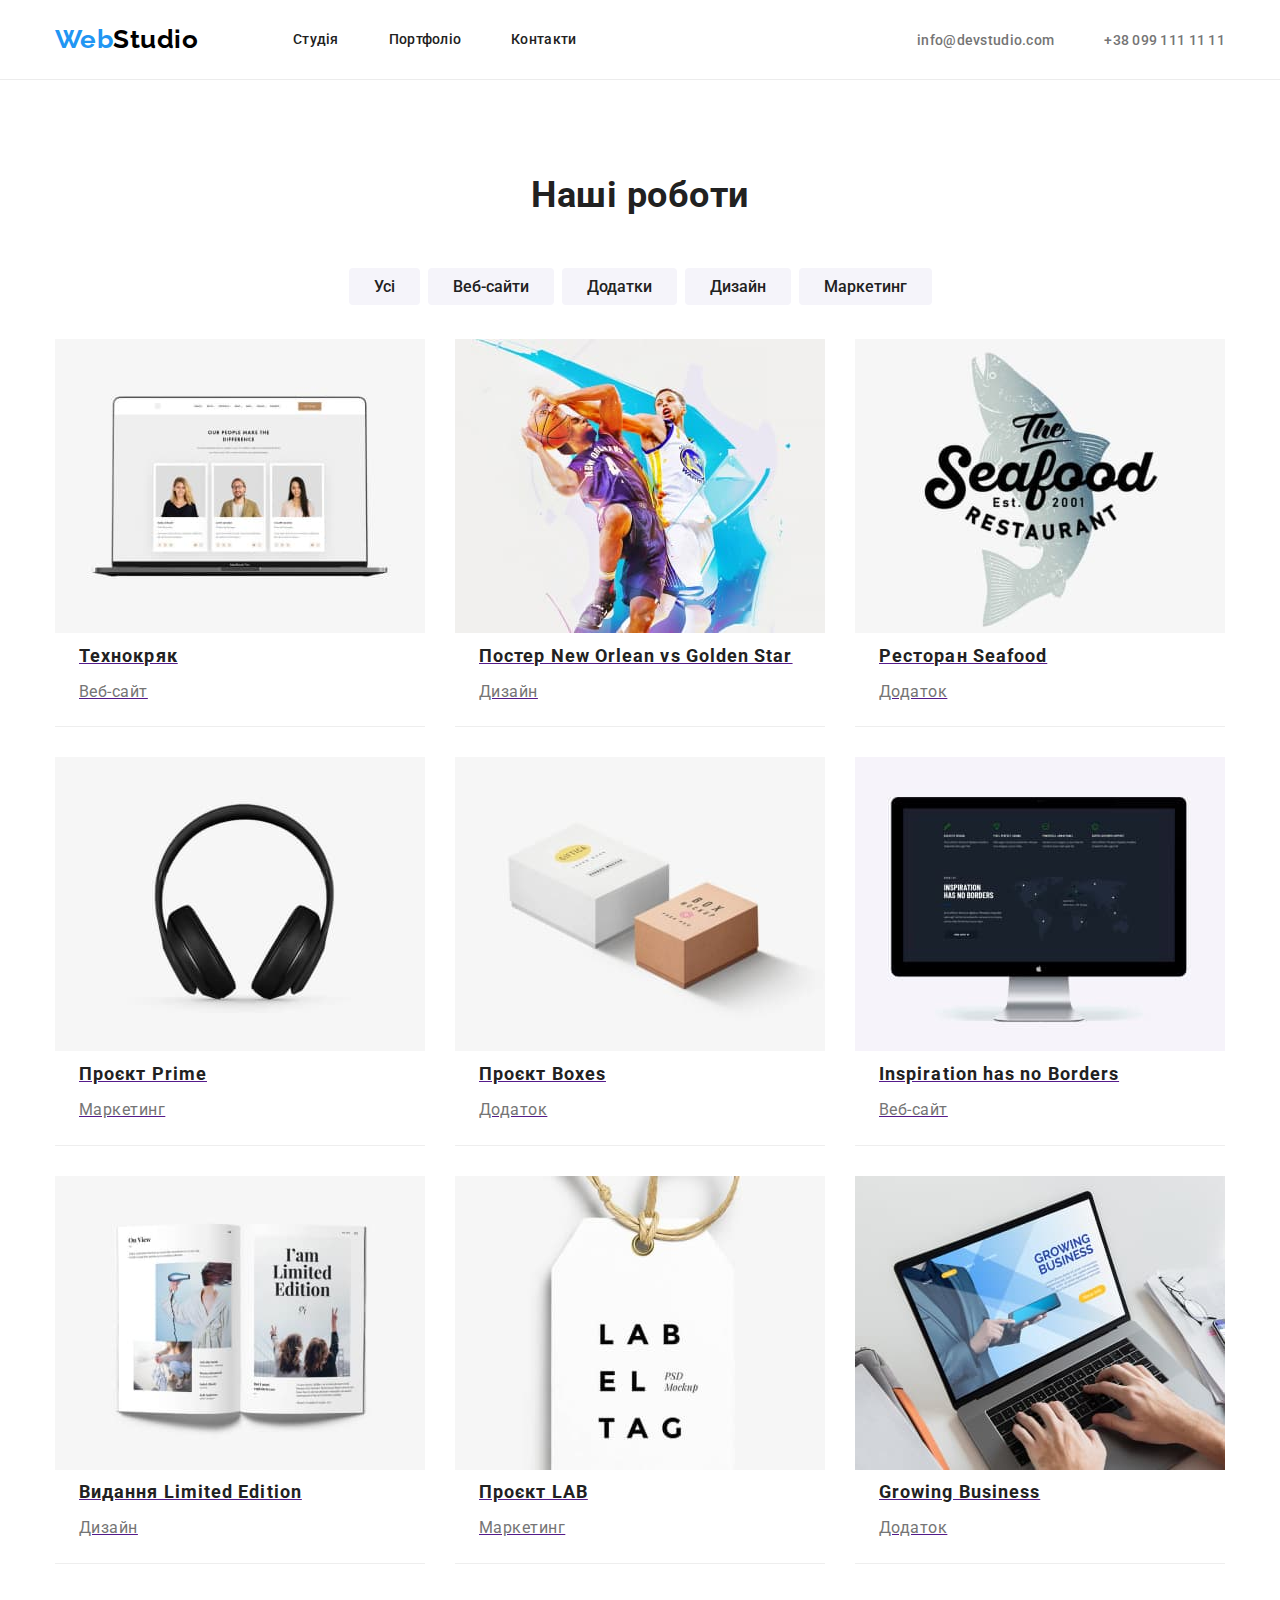
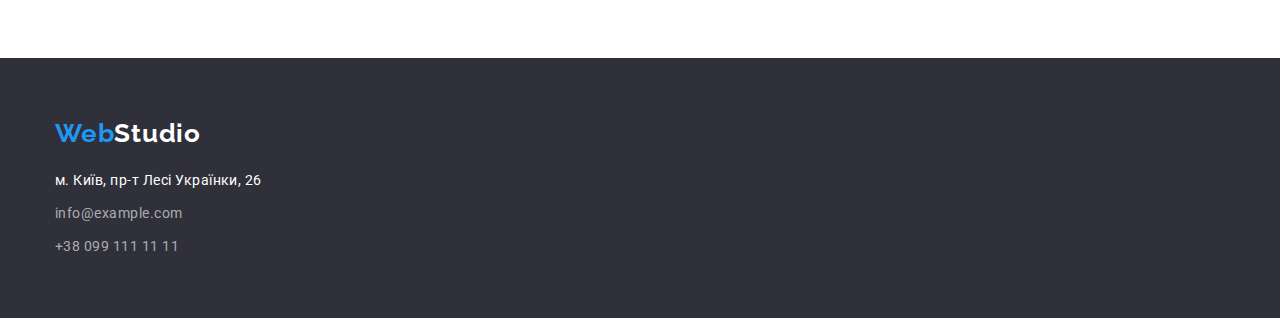
==== commit 485a29a6: "almost done" ====
--- a/portfolio.html
+++ b/portfolio.html
@@ -42,55 +42,64 @@
                 </ul>
                 <ul class="examples">
                     <li class="item">
-                        <a href="" class="examples-link"><img src="./images/project.jpg" alt="Технокряк" width="370">
+                        <a href="" class="examples-link">
+                            <img src="./images/project.jpg" alt="Технокряк" width="370">
                             <h2 class="examples-title">Технокряк</h2>
                             <p class="examples-post">Веб-сайт</p>
                         </a>
                     </li>
                     <li class="item">
-                        <a href="" class="examples-link"><img src="./images/poster.jpg" alt="Постер" width="370">
+                        <a href="" class="examples-link">
+                            <img src="./images/poster.jpg" alt="Постер" width="370">
                             <h2 class="examples-title">Постер New Orlean vs Golden Star</h2>
                             <p class="examples-post">Дизайн</p>
                         </a>
                     </li>
                     <li class="item">
-                        <a href="" class="examples-link"><img src="./images/fish.jpg" alt="Ресторан" width="370">
+                        <a href="" class="examples-link">
+                            <img src="./images/fish.jpg" alt="Ресторан" width="370">
                             <h2 class="examples-title">Ресторан Seafood</h2>
                             <p class="examples-post">Додаток</p>
                         </a>
                     </li>
                     <li class="item">
-                        <a href="" class="examples-link"><img src="./images/hedphone.jpg" alt="Проєкт Prime" width="370">
+                        <a href="" class="examples-link">
+                            <img src="./images/hedphone.jpg" alt="Проєкт Prime" width="370">
                             <h2 class="examples-title">Проєкт Prime</h2>
                             <p class="examples-post">Маркетинг</p>
                         </a>
                     </li>
                     <li class="item">
-                        <a href="" class="examples-link"><img src="./images/box.jpg" alt="Проєкт Boxes" width="370">
+                        <a href="" class="examples-link">
+                            <img src="./images/box.jpg" alt="Проєкт Boxes" width="370">
                             <h2 class="examples-title">Проєкт Boxes</h2>
                             <p class="examples-post">Додаток</p>
                         </a>
                     </li>
                     <li class="item">
-                        <a href="" class="examples-link"><img src="./images/monitor.jpg" alt="Inspiration has no Borders" width="370">
+                        <a href="" class="examples-link">
+                            <img src="./images/monitor.jpg" alt="Inspiration has no Borders" width="370">
                             <h2 class="examples-title">Inspiration has no Borders</h2>
                             <p class="examples-post">Веб-сайт</p>
                         </a>
                     </li>
                     <li class="item">
-                        <a href="" class="examples-link"><img src="./images/book.jpg" alt="Видання Limited Edition" width="370">
+                        <a href="" class="examples-link">
+                            <img src="./images/book.jpg" alt="Видання Limited Edition" width="370">
                             <h2 class="examples-title">Видання Limited Edition</h2>
                             <p class="examples-post">Дизайн</p>
                         </a>
                     </li>
                     <li class="item">
-                        <a href="" class="examples-link"><img src="./images/tag.jpg" alt="Проєкт LAB" width="370">
+                        <a href="" class="examples-link">
+                            <img src="./images/tag.jpg" alt="Проєкт LAB" width="370">
                             <h2 class="examples-title">Проєкт LAB</h2>
                             <p class="examples-post">Маркетинг</p>
                         </a>
                     </li>
                     <li class="item">
-                        <a href="" class="examples-link"><img src="./images/notebook.jpg" alt="Growing Business" width="370">
+                        <a href="" class="examples-link">
+                            <img src="./images/notebook.jpg" alt="Growing Business" width="370">
                             <h2 class="examples-title">Growing Business</h2>
                             <p class="examples-post">Додаток</p>
                         </a>
--- a/css/styles.css
+++ b/css/styles.css
@@ -20,12 +20,13 @@
 .conteiner{
     margin-left: auto;
     margin-right: auto;
-    padding-left: 20px;
-    padding-right: 20px;
+    padding-left: 15px;
+    padding-right: 15px;
     width: 1200px;
 }
 .page-header{
-    background-color: var(--primary-bcg-color)
+    background-color: var(--primary-bcg-color);
+    border-bottom: 1px solid #ECECEC;
 }
 .main-nav{
     display: flex;
@@ -33,6 +34,7 @@
     
 }
 .logo{
+    width: 145px;
     font-family: 'Raleway';
     font-weight: 700;
     font-size: 26px;
@@ -113,12 +115,12 @@
 }
 .hero-title{
     margin-bottom: 30px;
+    min-width: 696px;
 
     color: var(--primary-bcg-color);
     font-weight: 900;
     font-size: 44px;
     line-height: 1.3;
-    text-align: center;
     letter-spacing: 0.06em;
     text-transform: uppercase;
 }
@@ -142,6 +144,7 @@
 }
 /*заголовки секцій*/
 .section{
+    padding-top: 94px;
     padding-bottom: 94px;
 }
 .section-title{
@@ -198,9 +201,12 @@
 .team .item+ .item{
     margin-left: 30px;
 }
-
+.team .image-team{
+    margin-bottom: 30px;
+}
 .team .title{
     margin-bottom: 10px;
+    text-align: center;
 
     color: var(--title-text-color);
     font-weight: 500;
@@ -209,6 +215,7 @@
 }
 .team .post{
     padding-bottom: 30px;
+    text-align: center;
 
     font-size: 16px;
     line-height: 1.2;
@@ -224,6 +231,7 @@
     display: inline-block;
     margin-top: 60px;
     margin-bottom: 20px;
+    width: 145px;
 
     font-family: 'Raleway';
     font-style: normal;
@@ -310,12 +318,22 @@
     display: flex;
     flex-wrap: wrap;
     list-style: none;
-    background-color: aqua;
 }
 .examples .item{
     width: 370px;
+    margin-right: 30px;
+    margin-bottom: 30px;
+    border-bottom: 1px solid #EEEEEE;
+    
+}
+.examples .item:nth-child(3n){
+    margin-right: 0px;
+}
+.examples .item:nth-last-child(-n +3){
+    margin-bottom: 0px;
 }
 .examples-title{
+    padding-left: 24px;
     margin-bottom: 4px;
 
     color: var(--title-text-color);
@@ -323,13 +341,16 @@
     font-size: 18px;
     line-height: 2;
     letter-spacing: 0.06em;
+    background-color: #fff;
 }
 .examples-post{
+    padding-left: 24px;
     padding-bottom: 20px;
     
     color: var(--primary-text-color);
     font-size: 16px;
     line-height: 1.8;
+    background-color: #fff;
 }
 .examples-link:hover,
 .examples-link:focus{
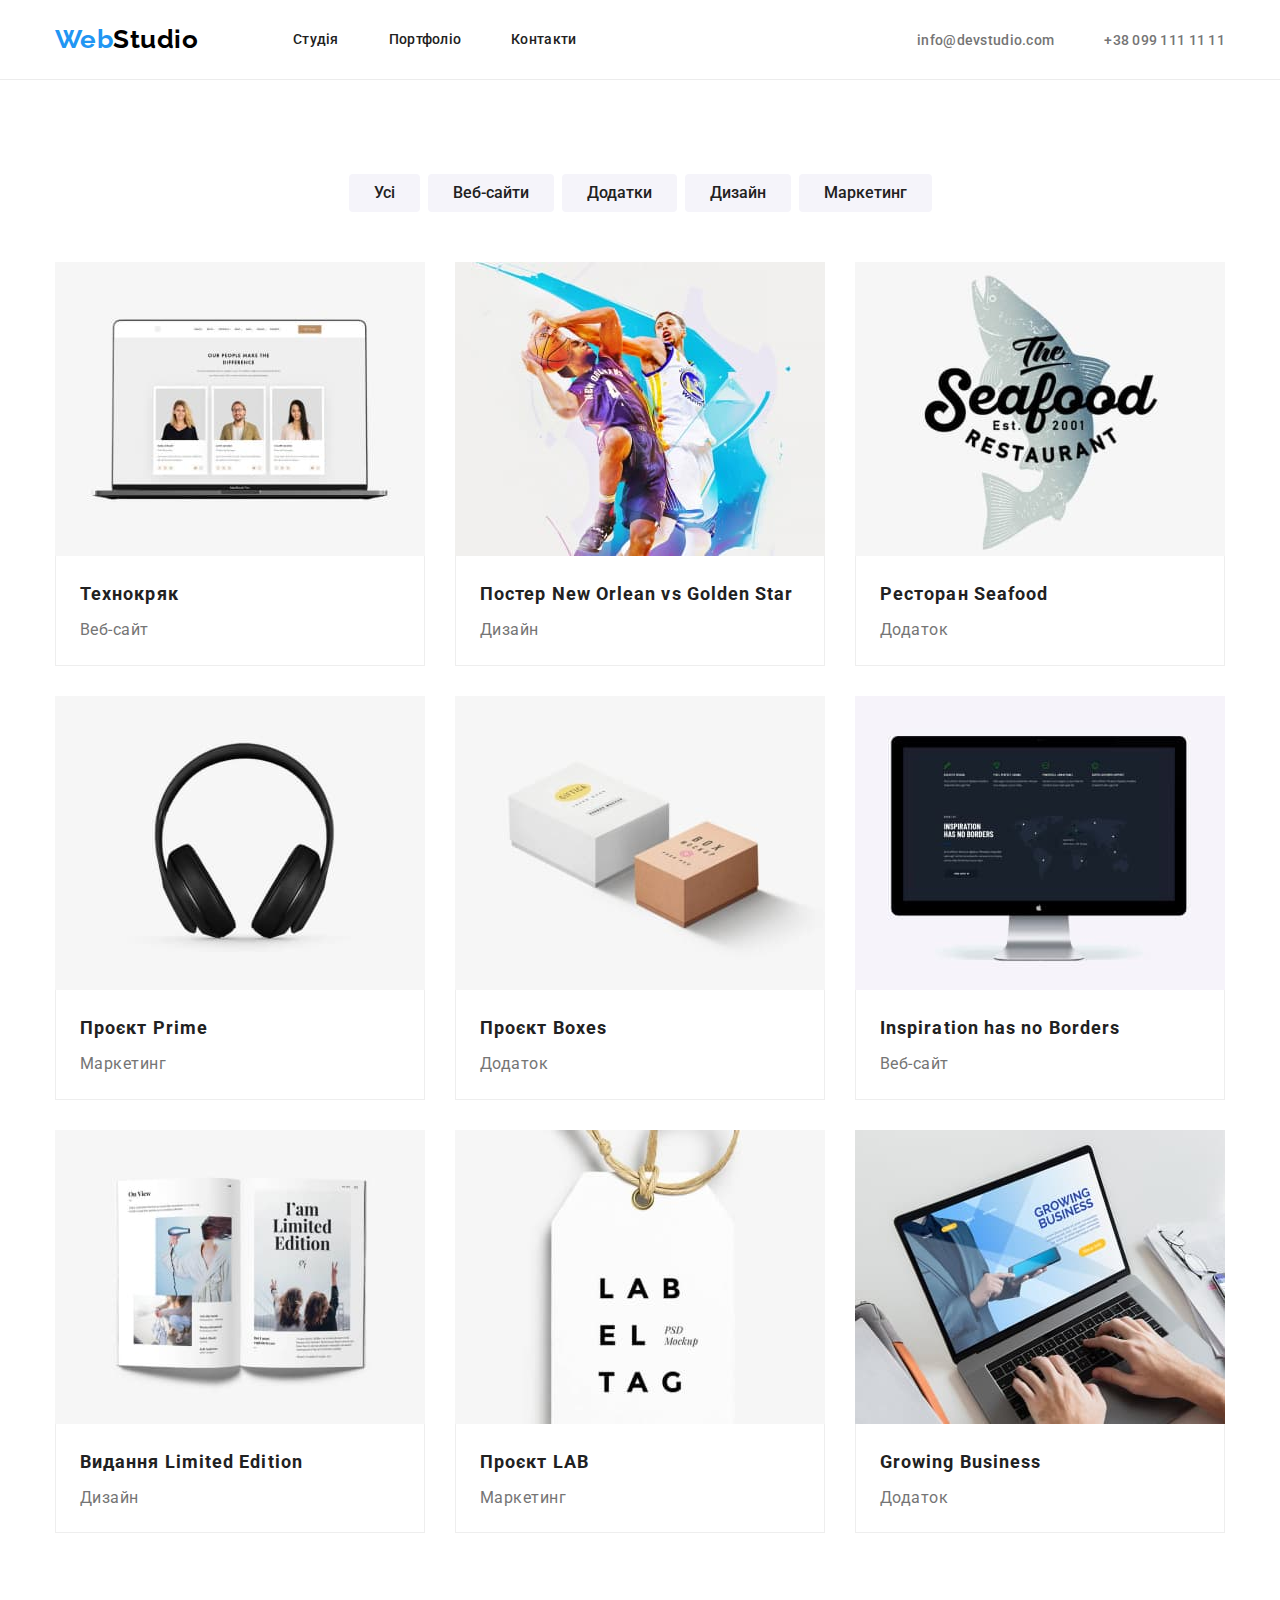
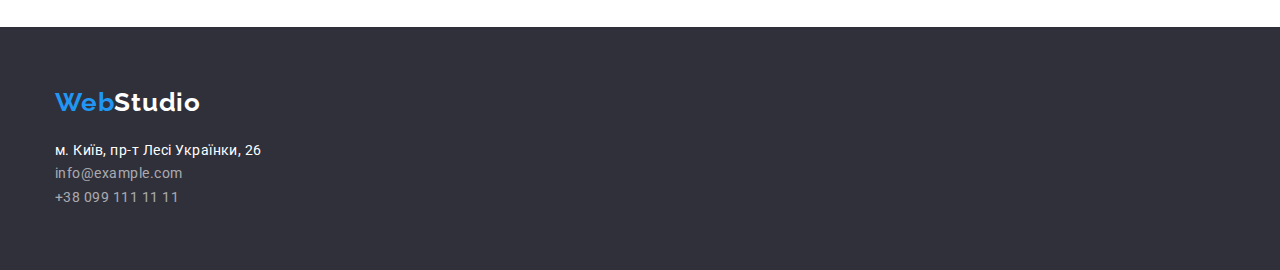
==== commit c8cea047: "++" ====
--- a/portfolio.html
+++ b/portfolio.html
@@ -32,7 +32,7 @@
     <main>
         <section class="section">
             <div class="conteiner">
-                <h1 class="section-title">Наші роботи</h1>
+                <h1 class="section-title no-title">Наші роботи</h1>
                 <ul class="button">
                     <li class="item"><button type="button" class="nav-button">Усі</button></li>
                     <li class="item"><button type="button" class="nav-button">Веб-сайти</button></li>
@@ -43,65 +43,83 @@
                 <ul class="examples">
                     <li class="item">
                         <a href="" class="examples-link">
-                            <img src="./images/project.jpg" alt="Технокряк" width="370">
-                            <h2 class="examples-title">Технокряк</h2>
-                            <p class="examples-post">Веб-сайт</p>
+                            <img src="./images/project.jpg" alt="Технокряк" width="370" class="examples-image">
+                            <div class="examples-container">
+                                <h2 class="examples-title">Технокряк</h2>
+                                <p class="examples-post">Веб-сайт</p>
+                            </div>
                         </a>
                     </li>
                     <li class="item">
                         <a href="" class="examples-link">
-                            <img src="./images/poster.jpg" alt="Постер" width="370">
-                            <h2 class="examples-title">Постер New Orlean vs Golden Star</h2>
-                            <p class="examples-post">Дизайн</p>
+                            <img src="./images/poster.jpg" alt="Постер" width="370" class="examples-image">
+                            <div class="examples-container">
+                                <h2 class="examples-title">Постер New Orlean vs Golden Star</h2>
+                                <p class="examples-post">Дизайн</p>
+                            </div>
                         </a>
                     </li>
                     <li class="item">
                         <a href="" class="examples-link">
-                            <img src="./images/fish.jpg" alt="Ресторан" width="370">
-                            <h2 class="examples-title">Ресторан Seafood</h2>
-                            <p class="examples-post">Додаток</p>
+                            <img src="./images/fish.jpg" alt="Ресторан" width="370" class="examples-image">
+                            <div class="examples-container">
+                                <h2 class="examples-title">Ресторан Seafood</h2>
+                                <p class="examples-post">Додаток</p>
+                            </div>
                         </a>
                     </li>
                     <li class="item">
                         <a href="" class="examples-link">
-                            <img src="./images/hedphone.jpg" alt="Проєкт Prime" width="370">
-                            <h2 class="examples-title">Проєкт Prime</h2>
-                            <p class="examples-post">Маркетинг</p>
+                            <img src="./images/hedphone.jpg" alt="Проєкт Prime" width="370" class="examples-image">
+                            <div class="examples-container">
+                                <h2 class="examples-title">Проєкт Prime</h2>
+                                <p class="examples-post">Маркетинг</p>
+                            </div>
                         </a>
                     </li>
                     <li class="item">
                         <a href="" class="examples-link">
-                            <img src="./images/box.jpg" alt="Проєкт Boxes" width="370">
-                            <h2 class="examples-title">Проєкт Boxes</h2>
-                            <p class="examples-post">Додаток</p>
+                            <img src="./images/box.jpg" alt="Проєкт Boxes" width="370" class="examples-image">
+                            <div class="examples-container">
+                                <h2 class="examples-title">Проєкт Boxes</h2>
+                                <p class="examples-post">Додаток</p>
+                            </div>
                         </a>
                     </li>
                     <li class="item">
                         <a href="" class="examples-link">
-                            <img src="./images/monitor.jpg" alt="Inspiration has no Borders" width="370">
-                            <h2 class="examples-title">Inspiration has no Borders</h2>
-                            <p class="examples-post">Веб-сайт</p>
+                            <img src="./images/monitor.jpg" alt="Inspiration has no Borders" width="370" class="examples-image">
+                            <div class="examples-container">
+                                <h2 class="examples-title">Inspiration has no Borders</h2>
+                                <p class="examples-post">Веб-сайт</p>
+                            </div>
                         </a>
                     </li>
                     <li class="item">
                         <a href="" class="examples-link">
-                            <img src="./images/book.jpg" alt="Видання Limited Edition" width="370">
-                            <h2 class="examples-title">Видання Limited Edition</h2>
-                            <p class="examples-post">Дизайн</p>
+                            <img src="./images/book.jpg" alt="Видання Limited Edition" width="370" class="examples-image">
+                            <div class="examples-container">
+                                <h2 class="examples-title">Видання Limited Edition</h2>
+                                <p class="examples-post">Дизайн</p>
+                            </div>
                         </a>
                     </li>
                     <li class="item">
                         <a href="" class="examples-link">
-                            <img src="./images/tag.jpg" alt="Проєкт LAB" width="370">
-                            <h2 class="examples-title">Проєкт LAB</h2>
-                            <p class="examples-post">Маркетинг</p>
+                            <img src="./images/tag.jpg" alt="Проєкт LAB" width="370" class="examples-image">
+                            <div class="examples-container">
+                                <h2 class="examples-title">Проєкт LAB</h2>
+                                <p class="examples-post">Маркетинг</p>
+                            </div>
                         </a>
                     </li>
                     <li class="item">
                         <a href="" class="examples-link">
-                            <img src="./images/notebook.jpg" alt="Growing Business" width="370">
-                            <h2 class="examples-title">Growing Business</h2>
-                            <p class="examples-post">Додаток</p>
+                            <img src="./images/notebook.jpg" alt="Growing Business" width="370" class="examples-image">
+                            <div class="examples-container">
+                                <h2 class="examples-title">Growing Business</h2>
+                                <p class="examples-post">Додаток</p>
+                            </div>
                         </a>
                     </li>
                 </ul>
--- a/css/styles.css
+++ b/css/styles.css
@@ -77,6 +77,9 @@
     color: var(--acent-color);
 }
 .feedback .link {
+    padding-top: 32px;
+    padding-bottom: 32px;
+
     color: #757575;
     font-weight: 500;
     font-size: 14px;
@@ -110,12 +113,17 @@
 
 /*секція герой*/
 .hero-section{
+    padding-top: 200px;
+    padding-bottom: 200px;
+
     background-color: #2F303A;
     text-align: center;
 }
 .hero-title{
+    margin-left: auto;
+    margin-right: auto;
     margin-bottom: 30px;
-    min-width: 696px;
+    width: 696px;
 
     color: var(--primary-bcg-color);
     font-weight: 900;
@@ -156,6 +164,9 @@
     line-height: 1.2;
     text-align: center;
 }
+.no-title {
+    display: none;
+}
 /*перелік переваг*/
 .benefits{
     display: flex;
@@ -178,16 +189,21 @@
     line-height: 1.7;
 }
 /* what we do*/
+.section:nth-child(3) {
+    padding-top: 0px;
+}
 .actings{
     display: flex;
     list-style: none;
+    
 }
 .actings .item+ .item{
     margin-left: 30px;
 }
-.actings .link:hover,
-.actings .link:focus{
-    color: var(--acent-color);
+.item .image{
+    display: block;
+    max-width: 100%;
+    height: auto;
 }
 /*Team section*/
 .team{
@@ -202,9 +218,12 @@
     margin-left: 30px;
 }
 .team .image-team{
-    margin-bottom: 30px;
+    display: block;
+    max-width: 100%;
+    height: auto;
 }
 .team .title{
+    padding-top: 30px;
     margin-bottom: 10px;
     text-align: center;
 
@@ -220,8 +239,13 @@
     font-size: 16px;
     line-height: 1.2;
 }
+.section-backgraund{
+    background-color: #F5F4FA;
+}
 /*footer*/
 .footer{
+    padding-top: 60px;
+    padding-bottom: 60px;
     background-color: #2F303A;
 }
 .footer-section{
@@ -229,7 +253,6 @@
 }
 .footer-logo{
     display: inline-block;
-    margin-top: 60px;
     margin-bottom: 20px;
     width: 145px;
 
@@ -246,9 +269,6 @@
     color: var(--acent-color);
 }
 .footer-section .map{
-    display: inline-block;
-    margin-bottom: 9px;
-
     color: var(--primary-bcg-color);
     font-size: 14px;
     line-height: 1.7;
@@ -261,19 +281,11 @@
 }
 .footer-section .mail,
 .footer-section .telephone{
-    display: inline-block;
-
     color: rgba(255, 255, 255, 0.6);
     font-size: 14px;
     line-height: 1.7;
     text-decoration: none;
     font-style: normal;
-}
-.footer-section .mail{
-    margin-bottom: 9px;
-}
-.footer-section .telephone{
-    margin-bottom: 60px;
 }
 .footer-section .mail:hover,
 .footer-section .mail:focus{
@@ -284,13 +296,19 @@
 .footer-section .telephone:focus{
     color: var(--acent-color);
 }
+.footer-section .item{
+    margin-bottom: 9px;
+}
+.footer-section .item:last-child{
+    margin-bottom: 0px;
+}
 /*button portfolio*/
 .button{
     display: flex;
     justify-content: center;
 
     list-style: none;
-    margin-bottom: 34px;
+    margin-bottom: 50px;
 }
 .button .item+ .item{
     margin-left: 8px;
@@ -323,7 +341,6 @@
     width: 370px;
     margin-right: 30px;
     margin-bottom: 30px;
-    border-bottom: 1px solid #EEEEEE;
     
 }
 .examples .item:nth-child(3n){
@@ -332,8 +349,12 @@
 .examples .item:nth-last-child(-n +3){
     margin-bottom: 0px;
 }
+.examples .examples-image{
+    display: block;
+    max-width: 100%;
+    height: auto;
+}
 .examples-title{
-    padding-left: 24px;
     margin-bottom: 4px;
 
     color: var(--title-text-color);
@@ -344,9 +365,6 @@
     background-color: #fff;
 }
 .examples-post{
-    padding-left: 24px;
-    padding-bottom: 20px;
-    
     color: var(--primary-text-color);
     font-size: 16px;
     line-height: 1.8;
@@ -355,4 +373,15 @@
 .examples-link:hover,
 .examples-link:focus{
     color: var(--acent-color);
-}+}
+.examples-link {
+    display: block;
+    text-decoration: none;
+}
+.examples-container{
+    padding: 20px 24px;
+    border-bottom: 1px solid #EEEEEE;
+    border-right: 1px solid #EEEEEE;
+    border-left: 1px solid #EEEEEE;
+}
+
